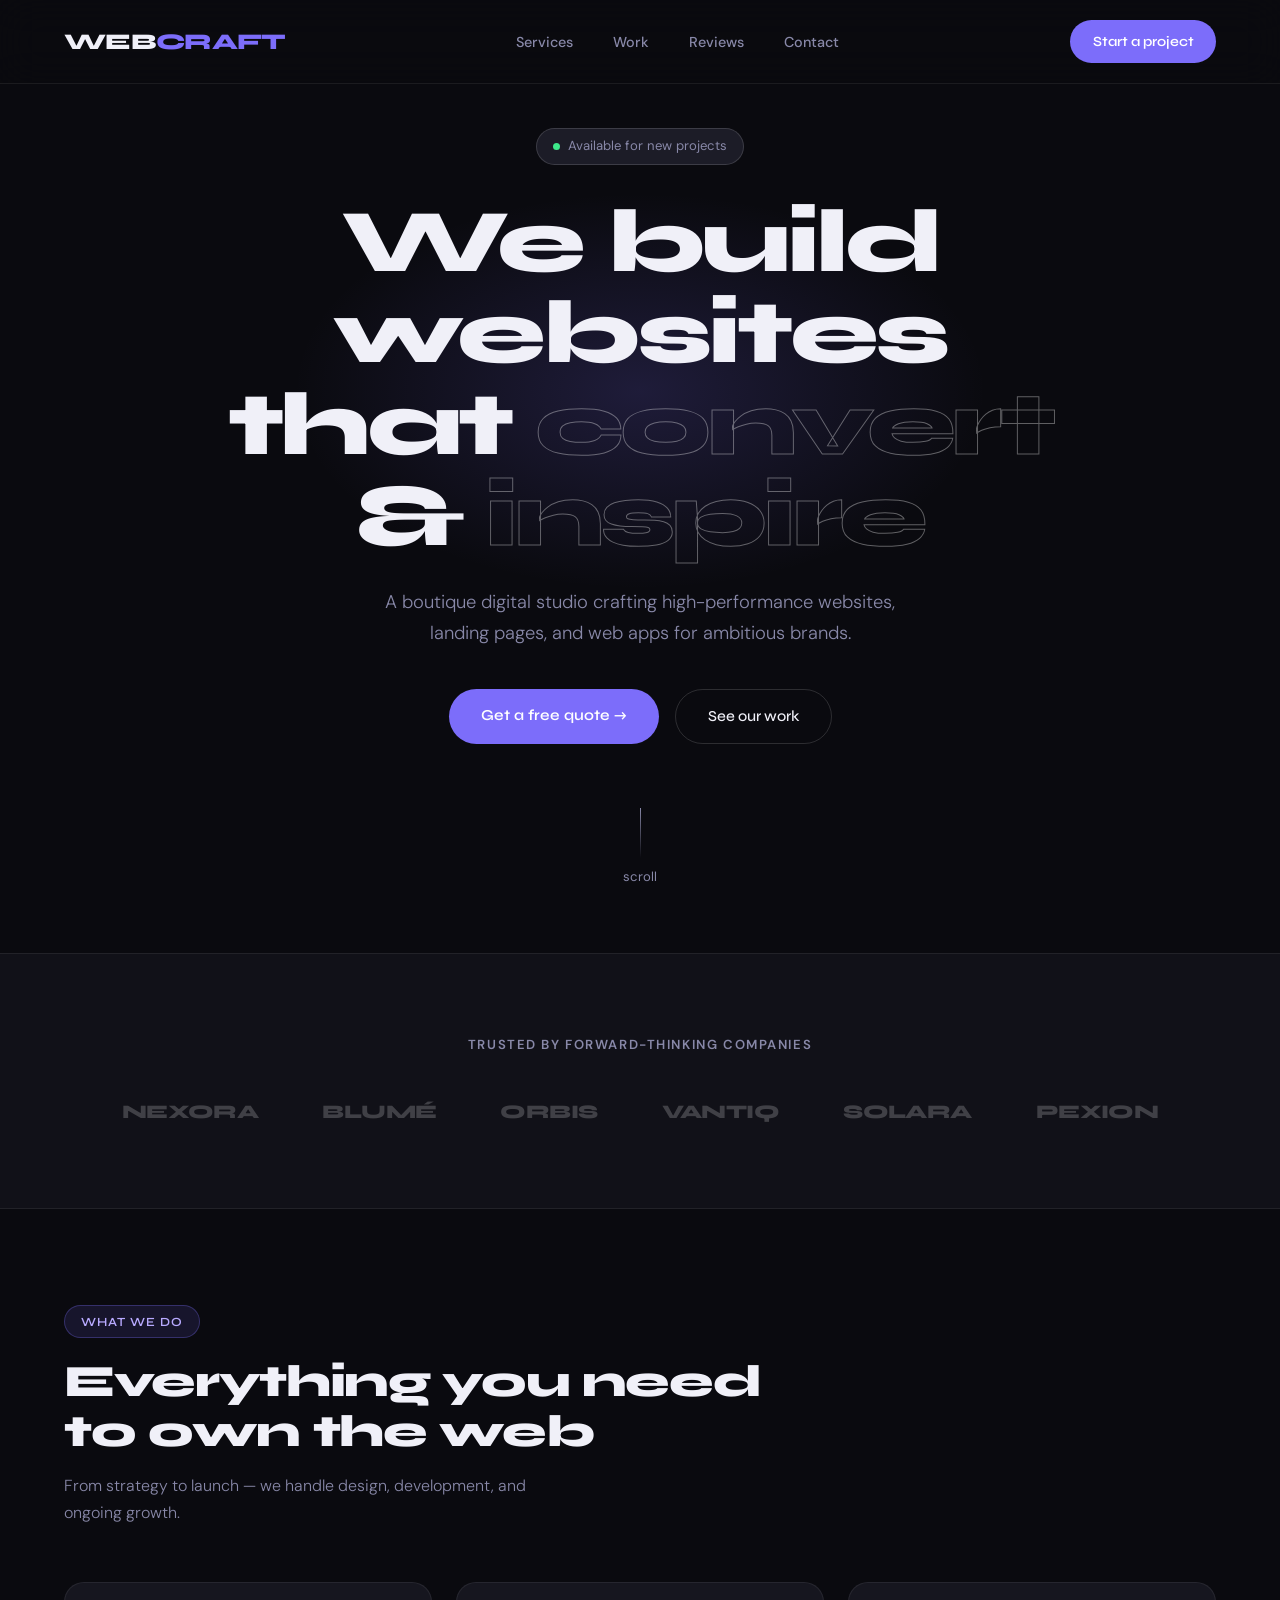
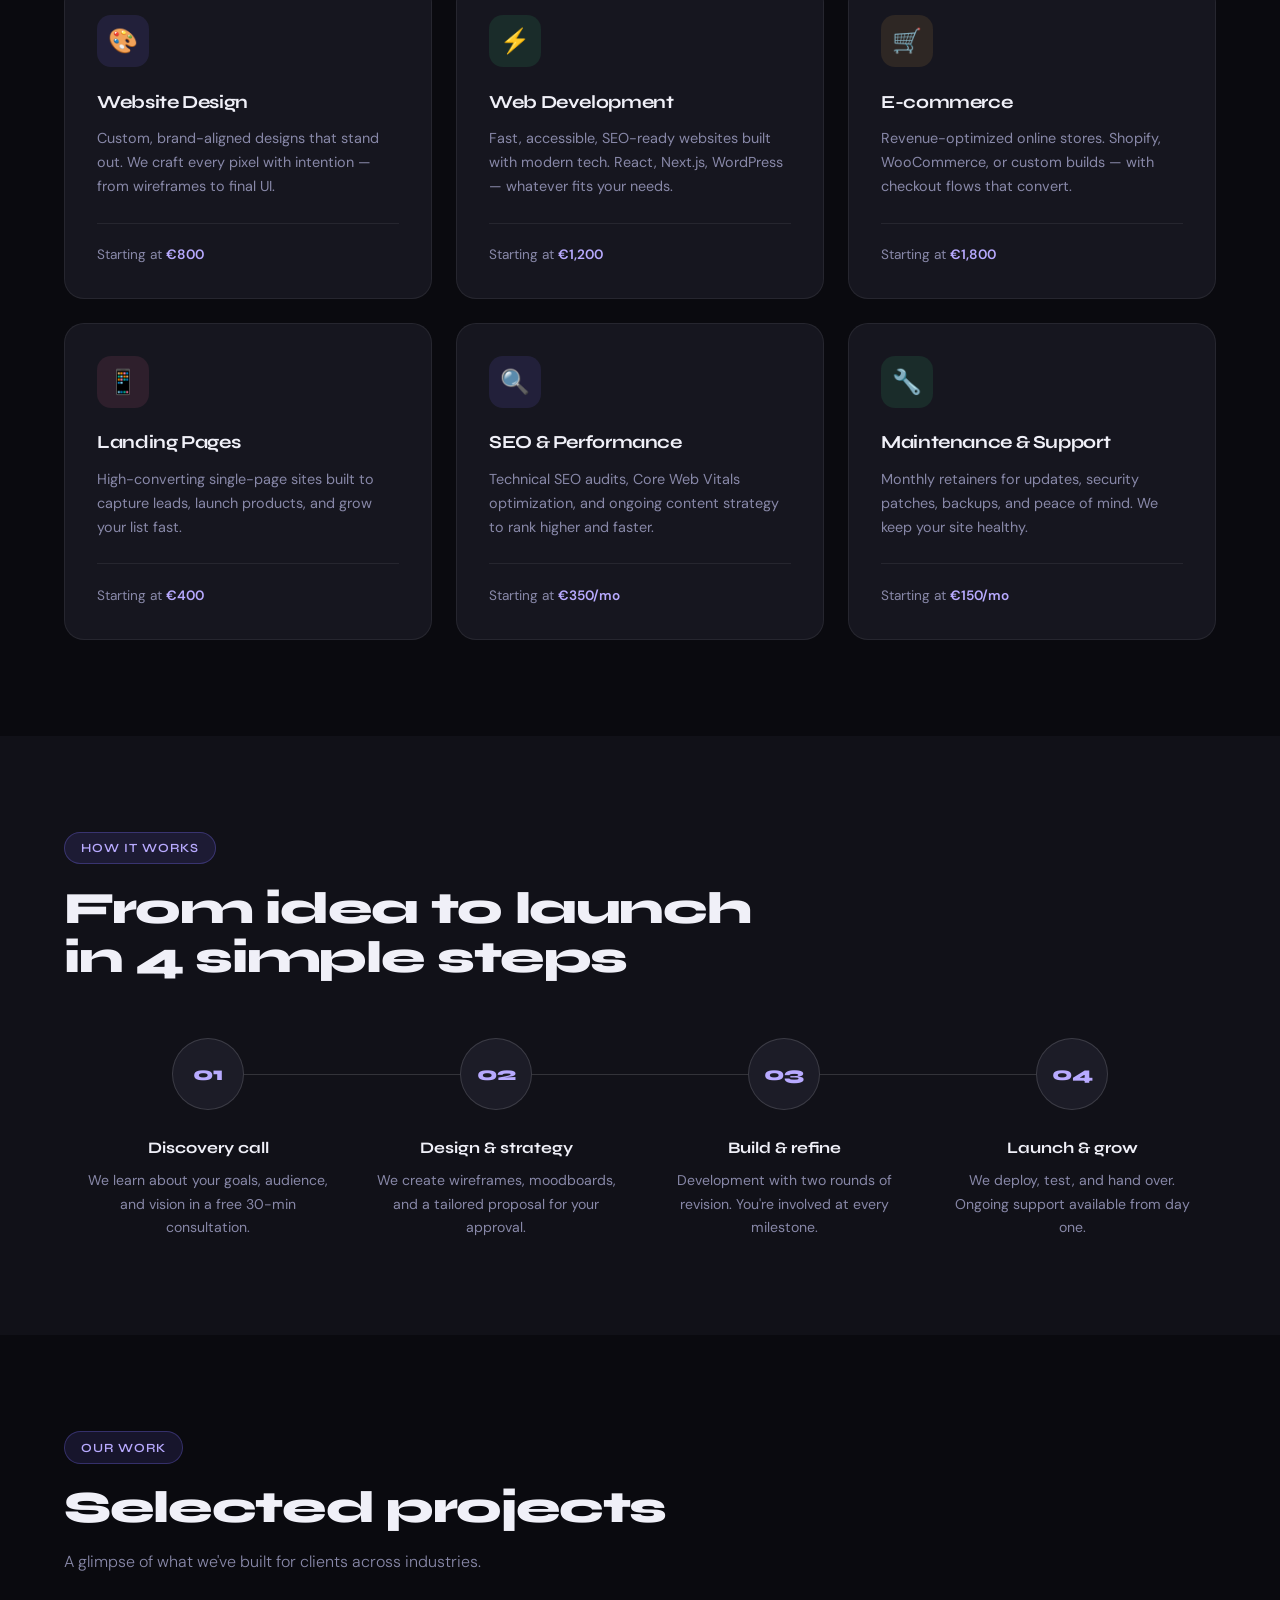
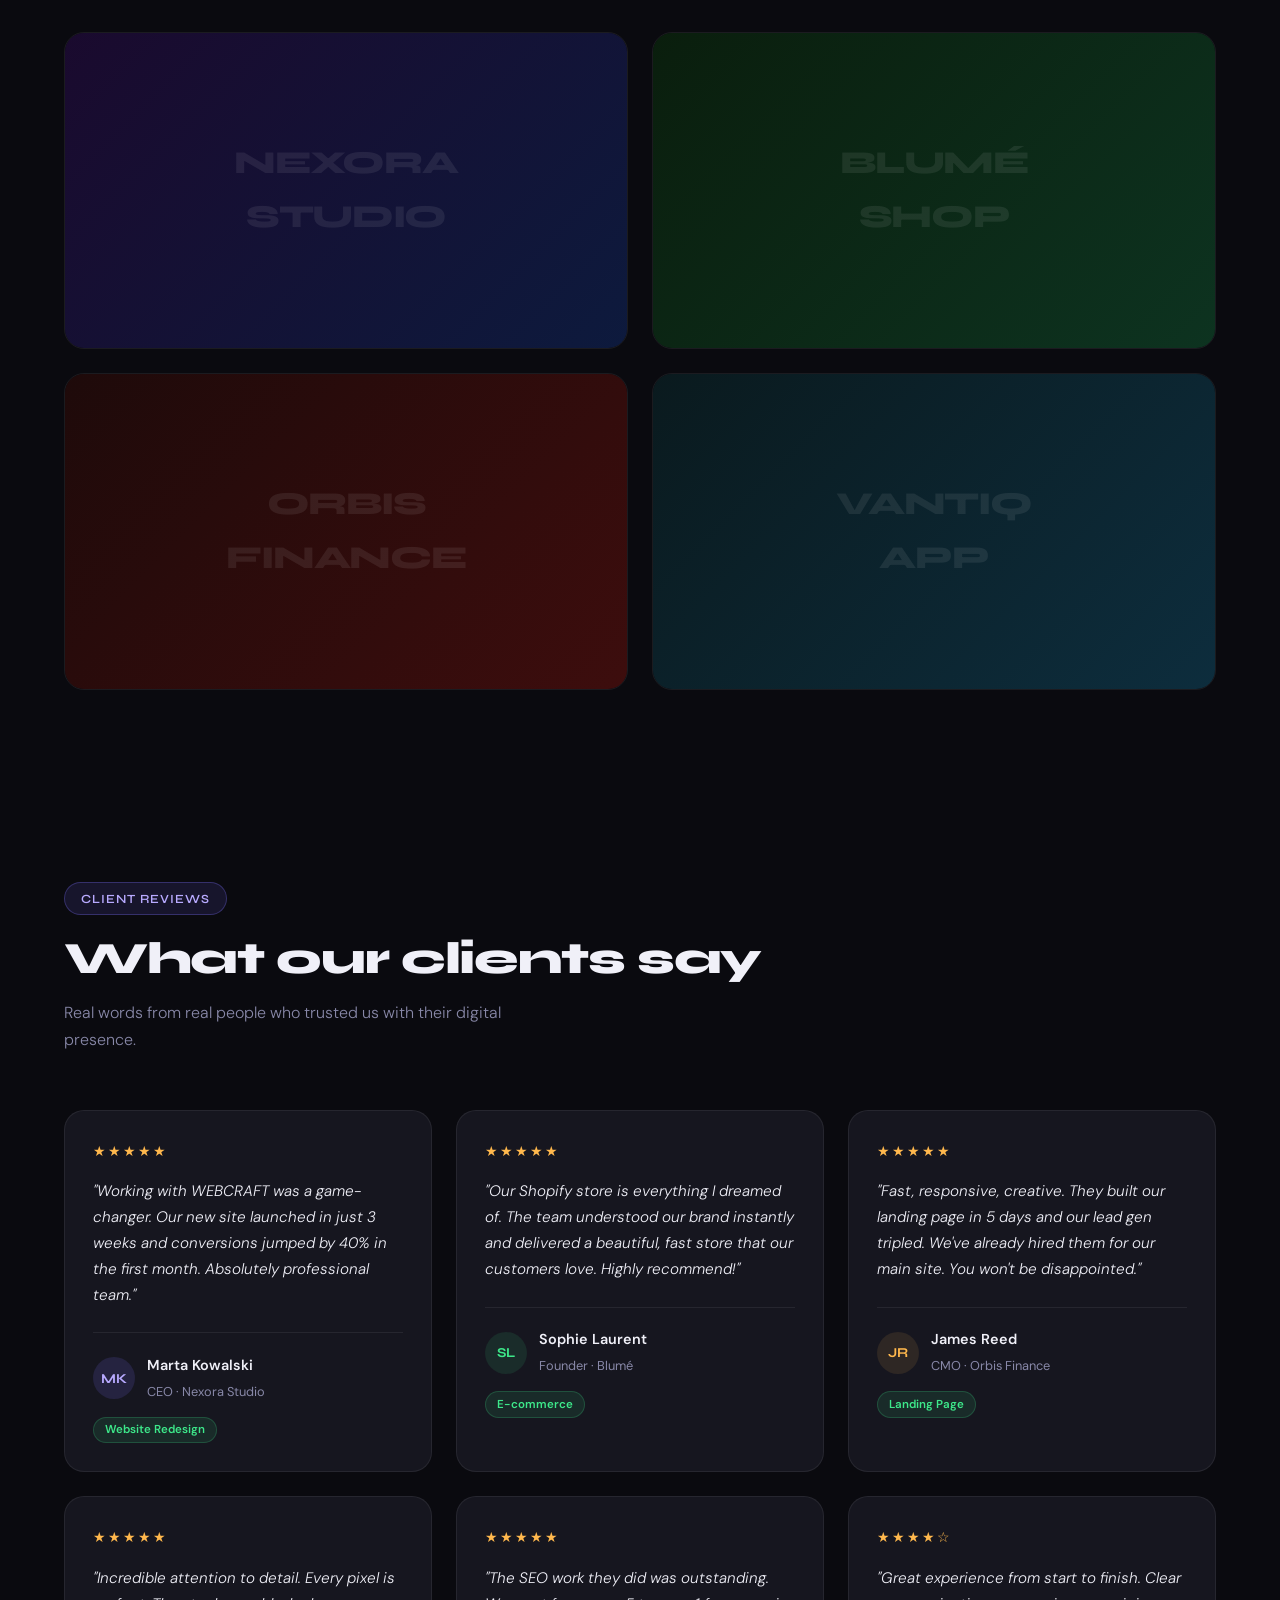
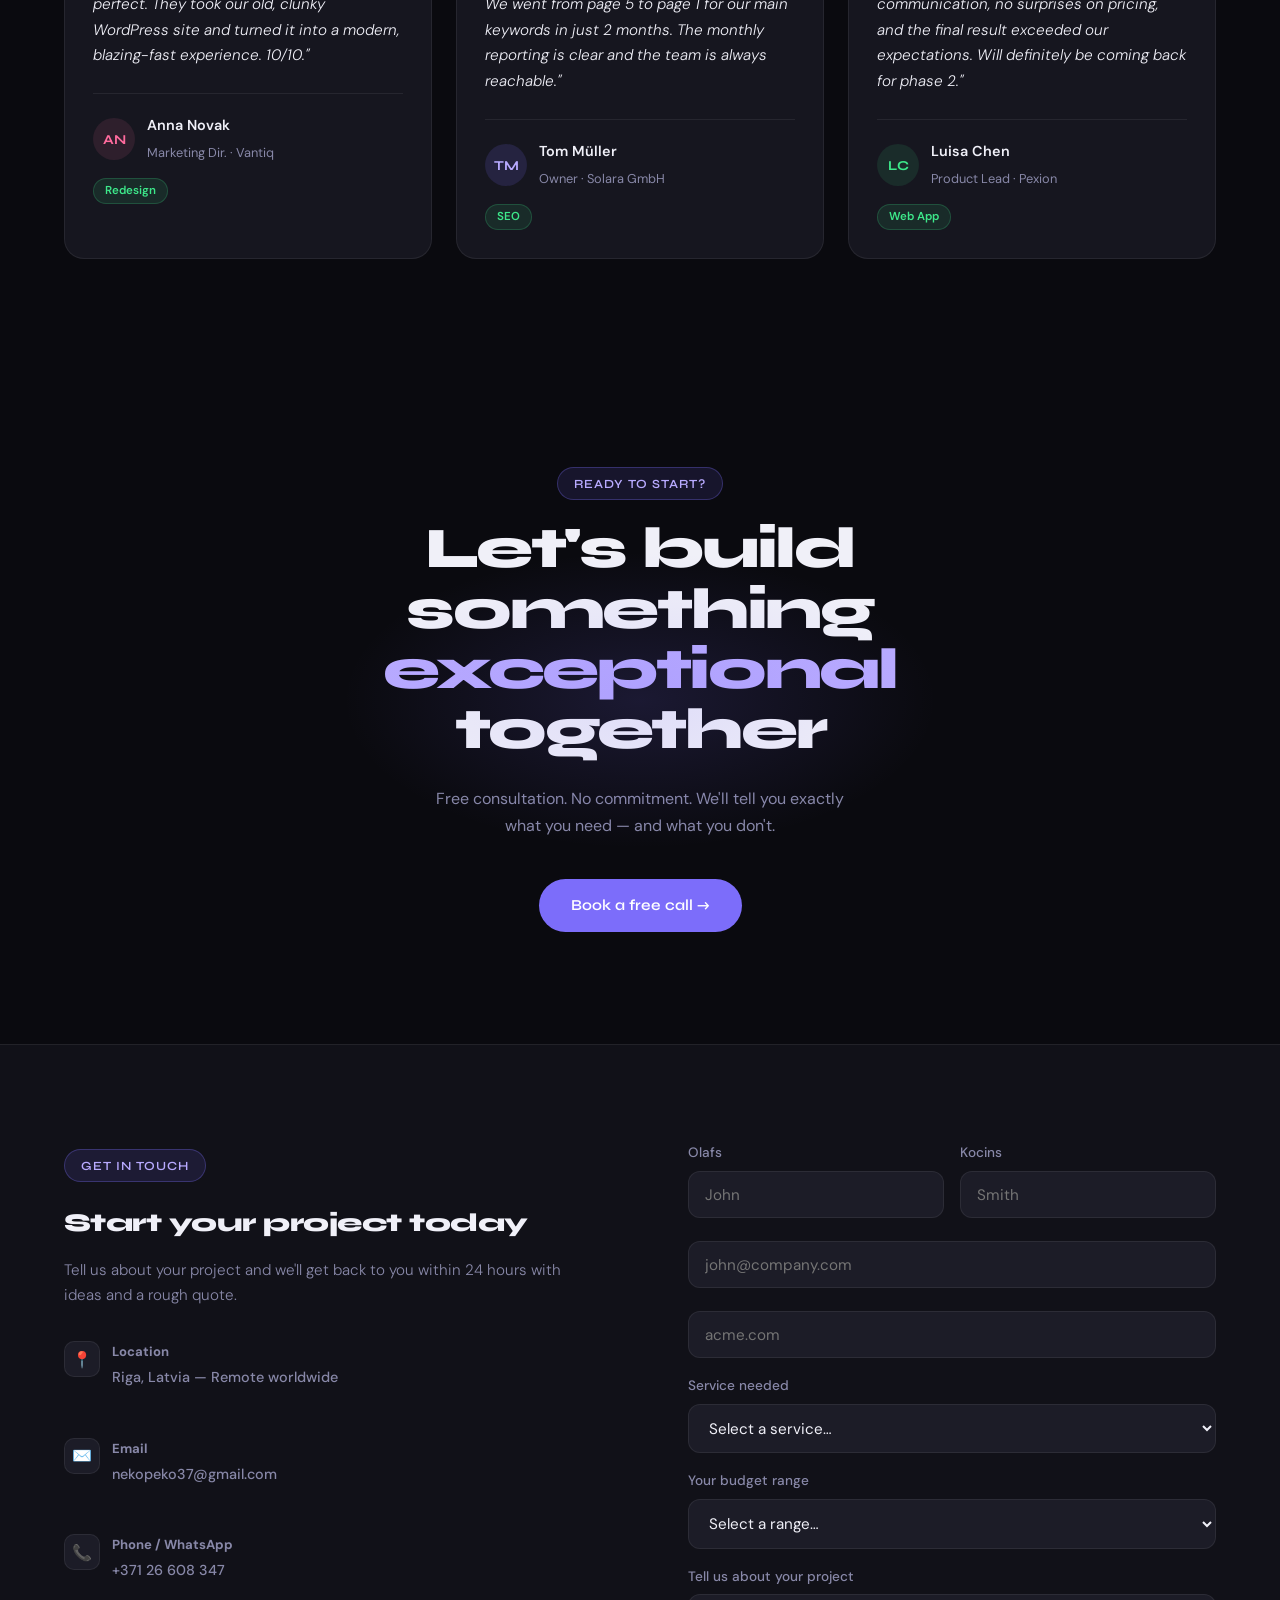
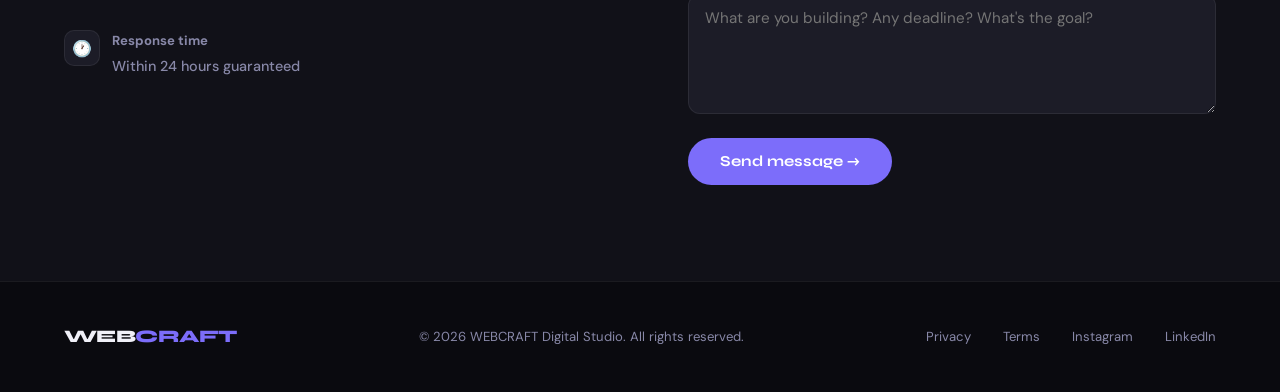
==== index.html @ edf39644 "Rename Busines.html to index.html" ====
<!DOCTYPE html>
<html lang="en">
<head>
   <link rel="stylesheet" href="styless.css">
<meta charset="UTF-8">
<meta name="viewport" content="width=device-width, initial-scale=1.0">
<title>WEBCRAFT — Digital Studio</title>
<link href="https://fonts.googleapis.com/css2?family=Syne:wght@400;500;600;700;800&family=DM+Sans:ital,wght@0,300;0,400;0,500;1,300&display=swap" rel="stylesheet">
</head>
<body>

<!-- NAV -->
<nav>
  <a href="#" class="logo">WEB<span>CRAFT</span></a>
  <ul class="nav-links">
    <li><a href="#services">Services</a></li>
    <li><a href="#work">Work</a></li>
    <li><a href="#reviews">Reviews</a></li>
    <li><a href="#contact">Contact</a></li>
  </ul>
  <a href="#contact" class="nav-cta">Start a project</a>
</nav>

<!-- HERO -->
<div class="hero">
  <div class="hero-glow"></div>

  <div class="hero-badge">
    <span class="dot"></span>
    Available for new projects
  </div>

  <h1 class="fade-in">We build websites<br>that <em>convert</em> &amp; <em>inspire</em></h1>

  <p class="fade-in" style="transition-delay: 0.1s">
    A boutique digital studio crafting high-performance websites, landing pages, and web apps for ambitious brands.
  </p>

  <div class="hero-actions fade-in" style="transition-delay: 0.2s">
    <a href="#contact" class="btn-primary">Get a free quote →</a>
    <a href="#work" class="btn-ghost">See our work</a>
  </div>

  <div class="hero-scroll fade-in" style="transition-delay: 0.4s">
    <div class="scroll-line"></div>
    <span>scroll</span>
  </div>
</div>


<!-- CLIENTS -->
<div class="clients-section">
  <p class="clients-label">Trusted by forward-thinking companies</p>
  <div class="clients-logos">
    <span class="client-logo">NEXORA</span>
    <span class="client-logo">BLUMÉ</span>
    <span class="client-logo">ORBIS</span>
    <span class="client-logo">VANTIQ</span>
    <span class="client-logo">SOLARA</span>
    <span class="client-logo">PEXION</span>
  </div>
</div>

<!-- SERVICES -->
<section id="services">
  <div class="section-tag">What we do</div>
  <h2 class="section-title">Everything you need<br>to own the web</h2>
  <p class="section-sub">From strategy to launch — we handle design, development, and ongoing growth.</p>

  <div class="services-grid">
    <div class="service-card fade-in">
      <div class="service-icon" style="background: rgba(124,109,250,0.12);">🎨</div>
      <h3>Website Design</h3>
      <p>Custom, brand-aligned designs that stand out. We craft every pixel with intention — from wireframes to final UI.</p>
      <div class="service-price">Starting at <strong>€800</strong></div>
    </div>
    <div class="service-card fade-in" style="transition-delay: 0.07s">
      <div class="service-icon" style="background: rgba(61,232,138,0.1);">⚡</div>
      <h3>Web Development</h3>
      <p>Fast, accessible, SEO-ready websites built with modern tech. React, Next.js, WordPress — whatever fits your needs.</p>
      <div class="service-price">Starting at <strong>€1,200</strong></div>
    </div>
    <div class="service-card fade-in" style="transition-delay: 0.14s">
      <div class="service-icon" style="background: rgba(255,184,77,0.1);">🛒</div>
      <h3>E-commerce</h3>
      <p>Revenue-optimized online stores. Shopify, WooCommerce, or custom builds — with checkout flows that convert.</p>
      <div class="service-price">Starting at <strong>€1,800</strong></div>
    </div>
    <div class="service-card fade-in">
      <div class="service-icon" style="background: rgba(255,107,157,0.1);">📱</div>
      <h3>Landing Pages</h3>
      <p>High-converting single-page sites built to capture leads, launch products, and grow your list fast.</p>
      <div class="service-price">Starting at <strong>€400</strong></div>
    </div>
    <div class="service-card fade-in" style="transition-delay: 0.07s">
      <div class="service-icon" style="background: rgba(124,109,250,0.12);">🔍</div>
      <h3>SEO &amp; Performance</h3>
      <p>Technical SEO audits, Core Web Vitals optimization, and ongoing content strategy to rank higher and faster.</p>
      <div class="service-price">Starting at <strong>€350/mo</strong></div>
    </div>
    <div class="service-card fade-in" style="transition-delay: 0.14s">
      <div class="service-icon" style="background: rgba(61,232,138,0.1);">🔧</div>
      <h3>Maintenance &amp; Support</h3>
      <p>Monthly retainers for updates, security patches, backups, and peace of mind. We keep your site healthy.</p>
      <div class="service-price">Starting at <strong>€150/mo</strong></div>
    </div>
  </div>
</section>

<!-- PROCESS -->
<div class="process-section">
  <div class="process-inner">
    <div class="section-tag">How it works</div>
    <h2 class="section-title">From idea to launch<br>in 4 simple steps</h2>
    <div class="process-steps">
      <div class="process-step fade-in">
        <div class="step-num">01</div>
        <h4>Discovery call</h4>
        <p>We learn about your goals, audience, and vision in a free 30-min consultation.</p>
      </div>
      <div class="process-step fade-in" style="transition-delay: 0.1s">
        <div class="step-num">02</div>
        <h4>Design &amp; strategy</h4>
        <p>We create wireframes, moodboards, and a tailored proposal for your approval.</p>
      </div>
      <div class="process-step fade-in" style="transition-delay: 0.2s">
        <div class="step-num">03</div>
        <h4>Build &amp; refine</h4>
        <p>Development with two rounds of revision. You're involved at every milestone.</p>
      </div>
      <div class="process-step fade-in" style="transition-delay: 0.3s">
        <div class="step-num">04</div>
        <h4>Launch &amp; grow</h4>
        <p>We deploy, test, and hand over. Ongoing support available from day one.</p>
      </div>
    </div>
  </div>
</div>

<!-- PORTFOLIO -->
<section id="work">
  <div class="section-tag">Our work</div>
  <h2 class="section-title">Selected projects</h2>
  <p class="section-sub">A glimpse of what we've built for clients across industries.</p>

  <div class="portfolio-grid">
    <div class="portfolio-card fade-in">
      <div class="portfolio-bg" style="background: linear-gradient(135deg, #1a0a2e, #0d1a3d);">
        <div style="font-family: 'Syne', sans-serif; font-size: 2rem; font-weight: 800; color: rgba(255,255,255,0.08); letter-spacing: -0.04em; text-align: center; padding: 1rem;">NEXORA<br>STUDIO</div>
      </div>
      <div class="portfolio-overlay">
        <h4>Nexora Studio</h4>
        <span>Brand site · React · 2025</span>
      </div>
    </div>
    <div class="portfolio-card fade-in" style="transition-delay: 0.1s">
      <div class="portfolio-bg" style="background: linear-gradient(135deg, #0a1e0d, #0d3320);">
        <div style="font-family: 'Syne', sans-serif; font-size: 2rem; font-weight: 800; color: rgba(255,255,255,0.08); letter-spacing: -0.04em; text-align: center; padding: 1rem;">BLUMÉ<br>SHOP</div>
      </div>
      <div class="portfolio-overlay">
        <h4>Blumé Shop</h4>
        
      </div>
    </div>
    <div class="portfolio-card fade-in">
      <div class="portfolio-bg" style="background: linear-gradient(135deg, #1e0a0a, #3d0d0d);">
        <div style="font-family: 'Syne', sans-serif; font-size: 2rem; font-weight: 800; color: rgba(255,255,255,0.08); letter-spacing: -0.04em; text-align: center; padding: 1rem;">ORBIS<br>FINANCE</div>
      </div>
      <div class="portfolio-overlay">
        <h4>Orbis Finance</h4>
       
      </div>
    </div>
    <div class="portfolio-card fade-in" style="transition-delay: 0.1s">
      <div class="portfolio-bg" style="background: linear-gradient(135deg, #0a1a1e, #0d2d3d);">
        <div style="font-family: 'Syne', sans-serif; font-size: 2rem; font-weight: 800; color: rgba(255,255,255,0.08); letter-spacing: -0.04em; text-align: center; padding: 1rem;">VANTIQ<br>APP</div>
      </div>
      <div class="portfolio-overlay">
        <h4>Vantiq App</h4>
        
      </div>
    </div>
  </div>
</section>

<!-- REVIEWS -->
<section id="reviews">
  <div class="section-tag">Client reviews</div>
  <h2 class="section-title">What our clients say</h2>
  <p class="section-sub">Real words from real people who trusted us with their digital presence.</p>

  <div class="reviews-grid">
    <div class="review-card fade-in">
      <div class="stars">★★★★★</div>
      <p class="review-text">"Working with WEBCRAFT was a game-changer. Our new site launched in just 3 weeks and conversions jumped by 40% in the first month. Absolutely professional team."</p>
      <div class="reviewer">
        <div class="avatar" style="background: rgba(124,109,250,0.15); color: var(--accent2);">MK</div>
        <div class="reviewer-info">
          <h5>Marta Kowalski</h5>
          <span>CEO · Nexora Studio</span>
        </div>
      </div>
      <span class="review-tag">Website Redesign</span>
    </div>

    <div class="review-card fade-in" style="transition-delay: 0.08s">
      <div class="stars">★★★★★</div>
      <p class="review-text">"Our Shopify store is everything I dreamed of. The team understood our brand instantly and delivered a beautiful, fast store that our customers love. Highly recommend!"</p>
      <div class="reviewer">
        <div class="avatar" style="background: rgba(61,232,138,0.1); color: var(--green);">SL</div>
        <div class="reviewer-info">
          <h5>Sophie Laurent</h5>
          <span>Founder · Blumé</span>
        </div>
      </div>
      <span class="review-tag">E-commerce</span>
    </div>

    <div class="review-card fade-in" style="transition-delay: 0.16s">
      <div class="stars">★★★★★</div>
      <p class="review-text">"Fast, responsive, creative. They built our landing page in 5 days and our lead gen tripled. We've already hired them for our main site. You won't be disappointed."</p>
      <div class="reviewer">
        <div class="avatar" style="background: rgba(255,184,77,0.1); color: var(--amber);">JR</div>
        <div class="reviewer-info">
          <h5>James Reed</h5>
          <span>CMO · Orbis Finance</span>
        </div>
      </div>
      <span class="review-tag">Landing Page</span>
    </div>

    <div class="review-card fade-in">
      <div class="stars">★★★★★</div>
      <p class="review-text">"Incredible attention to detail. Every pixel is perfect. They took our old, clunky WordPress site and turned it into a modern, blazing-fast experience. 10/10."</p>
      <div class="reviewer">
        <div class="avatar" style="background: rgba(255,107,157,0.1); color: var(--pink);">AN</div>
        <div class="reviewer-info">
          <h5>Anna Novak</h5>
          <span>Marketing Dir. · Vantiq</span>
        </div>
      </div>
      <span class="review-tag">Redesign</span>
    </div>

    <div class="review-card fade-in" style="transition-delay: 0.08s">
      <div class="stars">★★★★★</div>
      <p class="review-text">"The SEO work they did was outstanding. We went from page 5 to page 1 for our main keywords in just 2 months. The monthly reporting is clear and the team is always reachable."</p>
      <div class="reviewer">
        <div class="avatar" style="background: rgba(124,109,250,0.15); color: var(--accent2);">TM</div>
        <div class="reviewer-info">
          <h5>Tom Müller</h5>
          <span>Owner · Solara GmbH</span>
        </div>
      </div>
      <span class="review-tag">SEO</span>
    </div>

    <div class="review-card fade-in" style="transition-delay: 0.16s">
      <div class="stars">★★★★☆</div>
      <p class="review-text">"Great experience from start to finish. Clear communication, no surprises on pricing, and the final result exceeded our expectations. Will definitely be coming back for phase 2."</p>
      <div class="reviewer">
        <div class="avatar" style="background: rgba(61,232,138,0.1); color: var(--green);">LC</div>
        <div class="reviewer-info">
          <h5>Luisa Chen</h5>
          <span>Product Lead · Pexion</span>
        </div>
      </div>
      <span class="review-tag">Web App</span>
    </div>
  </div>
</section>

<!-- CTA -->
<div class="cta-section">
  <div class="cta-glow"></div>
  <div class="section-tag">Ready to start?</div>
  <h2 class="section-title">Let's build something<br><em style="font-style: normal; color: var(--accent2);">exceptional</em> together</h2>
  <p>Free consultation. No commitment. We'll tell you exactly what you need — and what you don't.</p>
  <div class="cta-actions">
    <a href="#contact" class="btn-primary">Book a free call →</a>
  </div>
</div>

<!-- CONTACT -->
<div class="contact-section" id="contact">
  <div class="contact-inner">
    <div class="contact-info">
      <div class="section-tag">Get in touch</div>
      <h3>Start your project today</h3>
      <p>Tell us about your project and we'll get back to you within 24 hours with ideas and a rough quote.</p>

      <div class="contact-details">
        <div class="contact-detail">
          <div class="detail-icon">📍</div>
          <div class="detail-text">
            <h5>Location</h5>
            <p>Riga, Latvia — Remote worldwide</p>
          </div>
        </div>
        <div class="contact-detail">
          <div class="detail-icon">✉️</div>
          <div class="detail-text">
            <h5>Email</h5>
            <p>nekopeko37@gmail.com</p>
          </div>
        </div>
        <div class="contact-detail">
          <div class="detail-icon">📞</div>
          <div class="detail-text">
            <h5>Phone / WhatsApp</h5>
            <p>+371 26 608 347</p>
          </div>
        </div>
        <div class="contact-detail">
          <div class="detail-icon">🕐</div>
          <div class="detail-text">
            <h5>Response time</h5>
            <p>Within 24 hours guaranteed</p>
          </div>
        </div>
      </div>
    </div>

    <form class="contact-form" onsubmit="handleSubmit(event)">
      <div class="form-row">
        <div class="form-group">
          <label>Olafs</label>
          <input type="text" placeholder="John">
        </div>
        <div class="form-group">
          <label>Kocins</label>
          <input type="text" placeholder="Smith">
        </div>
      </div>
      <div class="form-group">
        <label></label>
        <input type="email" placeholder="john@company.com">
      </div>
      <div class="form-group">
        <label></label>
        <input type="text" placeholder="acme.com">
      </div>
      <div class="form-group">
        <label>Service needed</label>
        <select>
          <option value="">Select a service…</option>
          <option>Website Design</option>
          <option>Web Development</option>
          <option>E-commerce Store</option>
          <option>Landing Page</option>
          <option>SEO &amp; Performance</option>
          <option>Maintenance &amp; Support</option>
          <option>Other / Not sure</option>
        </select>
      </div>
      <div class="form-group">
        <label>Your budget range</label>
        <select>
          <option value="">Select a range…</option>
          <option>Under €500</option>
          <option>€500 – €1,500</option>
          <option>€1,500 – €3,000</option>
          <option>€3,000 – €6,000</option>
          <option>€6,000+</option>
        </select>
      </div>
      <div class="form-group">
        <label>Tell us about your project</label>
        <textarea placeholder="What are you building? Any deadline? What's the goal?"></textarea>
      </div>
      <button type="submit" class="submit-btn" id="submitBtn">Send message →</button>
    </form>
  </div>
</div>

<!-- FOOTER -->
<footer>
  <a href="#" class="logo">WEB<span>CRAFT</span></a>
  <p>© 2026 WEBCRAFT Digital Studio. All rights reserved.</p>
  <div class="footer-links">
    <a href="#">Privacy</a>
    <a href="#">Terms</a>
    <a href="#">Instagram</a>
    <a href="#">LinkedIn</a>
  </div>
</footer>

<script>
  // Intersection observer for fade-in
  const obs = new IntersectionObserver((entries) => {
    entries.forEach(e => { if (e.isIntersecting) { e.target.classList.add('visible'); } });
  }, { threshold: 0.1 });

  document.querySelectorAll('.fade-in').forEach(el => obs.observe(el));

  // Trigger hero elements immediately
  setTimeout(() => {
    document.querySelectorAll('.hero .fade-in').forEach((el, i) => {
      setTimeout(() => el.classList.add('visible'), i * 120);
    });
  }, 100);

  // Form submit
  function handleSubmit(e) {
    e.preventDefault();
    const btn = document.getElementById('submitBtn');
    btn.textContent = 'Message sent! ✓';
    btn.style.background = '#3de88a';
    btn.style.color = '#0a0a0f';
    setTimeout(() => {
      btn.textContent = 'Send message →';
      btn.style.background = '';
      btn.style.color = '';
    }, 3500);
  }

  // Smooth count-up for stats
  function countUp(el, target, suffix) {
    let current = 0;
    const isFloat = target % 1 !== 0;
    const step = target / 60;
    const timer = setInterval(() => {
      current = Math.min(current + step, target);
      el.textContent = (isFloat ? current.toFixed(1) : Math.floor(current)) + suffix;
      if (current >= target) clearInterval(timer);
    }, 16);
  }

  const statsObs = new IntersectionObserver((entries) => {
    entries.forEach(e => {
      if (e.isIntersecting) {
        const nums = e.target.querySelectorAll('.stat-number');
        const data = [
          { val: 120, suffix: '+' },
          { val: 98, suffix: '%' },
          { val: 6, suffix: 'yr' },
          { val: 4.9, suffix: '★' }
        ];
        nums.forEach((n, i) => { if (data[i]) countUp(n, data[i].val, data[i].suffix); });
        statsObs.disconnect();
      }
    });
  }, { threshold: 0.3 });

  const statsEl = document.querySelector('.stats');
  if (statsEl) statsObs.observe(statsEl);
</script>

</body>
</html>
---- styless.css ----
*, *::before, *::after { margin: 0; padding: 0; box-sizing: border-box; }

  :root {
    --bg: #0a0a0f;
    --bg2: #111118;
    --bg3: #16161f;
    --surface: #1c1c27;
    --border: rgba(255,255,255,0.07);
    --border2: rgba(255,255,255,0.14);
    --text: #f0f0f8;
    --muted: #8888a8;
    --accent: #7c6dfa;
    --accent2: #b8aaff;
    --green: #3de88a;
    --pink: #ff6b9d;
    --amber: #ffb84d;
    --card-rad: 20px;
  }

  html { scroll-behavior: smooth; }

  body {
    background: var(--bg);
    color: var(--text);
    font-family: 'DM Sans', sans-serif;
    font-size: 16px;
    line-height: 1.7;
    overflow-x: hidden;
  }

  h1, h2, h3, h4, .syne { font-family: 'Syne', sans-serif; }

  /* ── NAV ── */
  nav {
    position: fixed; top: 0; left: 0; right: 0; z-index: 100;
    display: flex; align-items: center; justify-content: space-between;
    padding: 1.25rem 4rem;
    background: rgba(10,10,15,0.7);
    backdrop-filter: blur(20px);
    border-bottom: 1px solid var(--border);
  }

  .logo {
    font-family: 'Syne', sans-serif;
    font-size: 1.4rem; font-weight: 800;
    letter-spacing: -0.03em;
    color: var(--text);
    text-decoration: none;
  }

  .logo span { color: var(--accent); }

  .nav-links { display: flex; gap: 2.5rem; list-style: none; }
  .nav-links a {
    color: var(--muted); font-size: 0.9rem; text-decoration: none;
    transition: color 0.2s; font-weight: 500;
  }
  .nav-links a:hover { color: var(--text); }

  .nav-cta {
    background: var(--accent);
    color: #fff;
    padding: 0.6rem 1.4rem;
    border-radius: 50px;
    font-size: 0.88rem;
    font-weight: 600;
    text-decoration: none;
    transition: opacity 0.2s, transform 0.2s;
    font-family: 'Syne', sans-serif;
  }
  .nav-cta:hover { opacity: 0.85; transform: translateY(-1px); }

  /* ── HERO ── */
  .hero {
    min-height: 100vh;
    display: flex; flex-direction: column; align-items: center; justify-content: center;
    padding: 8rem 2rem 4rem;
    position: relative;
    text-align: center;
    overflow: hidden;
  }

  .hero-glow {
    position: absolute; top: 20%; left: 50%; transform: translateX(-50%);
    width: 700px; height: 400px;
    background: radial-gradient(ellipse, rgba(124,109,250,0.18) 0%, transparent 70%);
    pointer-events: none;
  }

  .hero-badge {
    display: inline-flex; align-items: center; gap: 8px;
    background: var(--surface);
    border: 1px solid var(--border2);
    border-radius: 50px;
    padding: 0.4rem 1rem;
    font-size: 0.82rem; color: var(--muted);
    margin-bottom: 2rem;
  }
  .hero-badge .dot {
    width: 7px; height: 7px; border-radius: 50%;
    background: var(--green);
    animation: pulse 2s infinite;
  }
  @keyframes pulse {
    0%, 100% { opacity: 1; } 50% { opacity: 0.4; }
  }

  .hero h1 {
    font-size: clamp(3rem, 7vw, 6rem);
    font-weight: 800;
    line-height: 1.02;
    letter-spacing: -0.04em;
    max-width: 900px;
    margin-bottom: 1.5rem;
  }

  .hero h1 em {
    font-style: normal;
    color: transparent;
    -webkit-text-stroke: 1px rgba(255,255,255,0.35);
  }

  .hero p {
    font-size: 1.15rem; color: var(--muted);
    max-width: 520px; margin: 0 auto 2.5rem;
    font-weight: 300;
  }

  .hero-actions { display: flex; gap: 1rem; justify-content: center; flex-wrap: wrap; }

  .btn-primary {
    background: var(--accent);
    color: #fff;
    padding: 0.85rem 2rem;
    border-radius: 50px;
    font-size: 0.95rem; font-weight: 600;
    text-decoration: none; font-family: 'Syne', sans-serif;
    transition: transform 0.2s, opacity 0.2s;
  }
  .btn-primary:hover { transform: translateY(-2px); opacity: 0.9; }

  .btn-ghost {
    border: 1px solid var(--border2);
    color: var(--text);
    padding: 0.85rem 2rem;
    border-radius: 50px;
    font-size: 0.95rem; font-weight: 500;
    text-decoration: none; font-family: 'Syne', sans-serif;
    transition: border-color 0.2s, background 0.2s;
  }
  .btn-ghost:hover { border-color: var(--accent); background: rgba(124,109,250,0.07); }

  .hero-scroll {
    margin-top: 4rem; color: var(--muted); font-size: 0.82rem;
    display: flex; flex-direction: column; align-items: center; gap: 8px;
  }
  .scroll-line {
    width: 1px; height: 50px;
    background: linear-gradient(to bottom, var(--muted), transparent);
  }

  /* ── STATS ── */
  .stats {
    padding: 5rem 4rem;
    border-top: 1px solid var(--border);
    border-bottom: 1px solid var(--border);
    display: grid;
    grid-template-columns: repeat(4, 1fr);
    gap: 2rem;
    background: var(--bg2);
  }

  .stat-item { text-align: center; padding: 2rem 1rem; }
  .stat-number {
    font-family: 'Syne', sans-serif;
    font-size: 3.5rem; font-weight: 800;
    letter-spacing: -0.04em;
    background: linear-gradient(135deg, #fff, var(--accent2));
    -webkit-background-clip: text; -webkit-text-fill-color: transparent;
    background-clip: text;
    line-height: 1;
    margin-bottom: 0.4rem;
  }
  .stat-label { color: var(--muted); font-size: 0.9rem; }

  /* ── SECTION COMMON ── */
  section { padding: 6rem 4rem; max-width: 1280px; margin: 0 auto; }

  .section-tag {
    display: inline-block;
    background: rgba(124,109,250,0.12);
    color: var(--accent2);
    border: 1px solid rgba(124,109,250,0.3);
    border-radius: 50px;
    padding: 0.3rem 1rem;
    font-size: 0.78rem; font-weight: 600;
    letter-spacing: 0.08em; text-transform: uppercase;
    margin-bottom: 1.2rem; font-family: 'Syne', sans-serif;
  }

  .section-title {
    font-size: clamp(1.8rem, 3.5vw, 3rem);
    font-weight: 800; letter-spacing: -0.03em;
    line-height: 1.1; margin-bottom: 1rem;
  }

  .section-sub { color: var(--muted); font-size: 1rem; max-width: 480px; font-weight: 300; }

  /* ── SERVICES ── */
  .services-grid {
    display: grid;
    grid-template-columns: repeat(3, 1fr);
    gap: 1.5rem;
    margin-top: 3.5rem;
  }

  .service-card {
    background: var(--bg3);
    border: 1px solid var(--border);
    border-radius: var(--card-rad);
    padding: 2rem;
    transition: border-color 0.3s, transform 0.3s;
    cursor: pointer;
    position: relative;
    overflow: hidden;
  }

  .service-card::before {
    content: '';
    position: absolute; inset: 0;
    background: radial-gradient(circle at 0% 0%, rgba(124,109,250,0.06), transparent 60%);
    opacity: 0; transition: opacity 0.3s;
  }

  .service-card:hover {
    border-color: rgba(124,109,250,0.4);
    transform: translateY(-4px);
  }
  .service-card:hover::before { opacity: 1; }

  .service-icon {
    width: 52px; height: 52px;
    border-radius: 14px;
    display: flex; align-items: center; justify-content: center;
    font-size: 1.5rem;
    margin-bottom: 1.2rem;
  }

  .service-card h3 {
    font-size: 1.15rem; font-weight: 700;
    margin-bottom: 0.6rem; letter-spacing: -0.02em;
  }

  .service-card p { color: var(--muted); font-size: 0.9rem; line-height: 1.65; }

  .service-price {
    margin-top: 1.5rem; padding-top: 1.2rem;
    border-top: 1px solid var(--border);
    font-size: 0.85rem; color: var(--muted);
  }
  .service-price strong { color: var(--accent2); font-weight: 600; }

  /* ── PROCESS ── */
  .process-section { background: var(--bg2); padding: 6rem 0; }
  .process-inner { max-width: 1280px; margin: 0 auto; padding: 0 4rem; }

  .process-steps {
    display: grid; grid-template-columns: repeat(4, 1fr);
    gap: 0; margin-top: 3.5rem;
    position: relative;
  }

  .process-steps::before {
    content: '';
    position: absolute; top: 36px; left: 12%; right: 12%;
    height: 1px; background: var(--border2);
  }

  .process-step { text-align: center; padding: 0 1.5rem; }

  .step-num {
    width: 72px; height: 72px; border-radius: 50%;
    background: var(--surface);
    border: 1px solid var(--border2);
    display: flex; align-items: center; justify-content: center;
    font-family: 'Syne', sans-serif;
    font-size: 1.2rem; font-weight: 800;
    color: var(--accent2);
    margin: 0 auto 1.5rem;
    position: relative; z-index: 1;
  }

  .process-step h4 { font-size: 1rem; font-weight: 700; margin-bottom: 0.5rem; }
  .process-step p { font-size: 0.88rem; color: var(--muted); line-height: 1.65; }

  /* ── REVIEWS ── */
  .reviews-grid {
    display: grid;
    grid-template-columns: repeat(3, 1fr);
    gap: 1.5rem;
    margin-top: 3.5rem;
  }

  .review-card {
    background: var(--bg3);
    border: 1px solid var(--border);
    border-radius: var(--card-rad);
    padding: 1.75rem;
    transition: border-color 0.3s;
  }

  .review-card:hover { border-color: var(--border2); }

  .stars { color: var(--amber); font-size: 0.9rem; margin-bottom: 1rem; letter-spacing: 2px; }

  .review-text {
    color: var(--text); font-size: 0.95rem;
    line-height: 1.7; margin-bottom: 1.5rem;
    font-weight: 300; font-style: italic;
  }

  .reviewer {
    display: flex; align-items: center; gap: 12px;
    padding-top: 1.2rem; border-top: 1px solid var(--border);
  }

  .avatar {
    width: 42px; height: 42px; border-radius: 50%;
    display: flex; align-items: center; justify-content: center;
    font-family: 'Syne', sans-serif;
    font-size: 0.85rem; font-weight: 700;
    flex-shrink: 0;
  }

  .reviewer-info h5 { font-size: 0.9rem; font-weight: 600; }
  .reviewer-info span { font-size: 0.8rem; color: var(--muted); }

  .review-tag {
    margin-top: 0.8rem; display: inline-block;
    background: rgba(61,232,138,0.1);
    color: var(--green);
    border: 1px solid rgba(61,232,138,0.2);
    border-radius: 50px;
    padding: 0.15rem 0.7rem;
    font-size: 0.72rem; font-weight: 600;
  }

  /* ── CLIENTS ── */
  .clients-section {
    text-align: center;
    padding: 5rem 4rem;
    background: var(--bg2);
    border-top: 1px solid var(--border);
    border-bottom: 1px solid var(--border);
  }

  .clients-label {
    font-size: 0.82rem; color: var(--muted); text-transform: uppercase;
    letter-spacing: 0.12em; margin-bottom: 2.5rem; font-weight: 600;
  }

  .clients-logos {
    display: flex; align-items: center; justify-content: center;
    gap: 4rem; flex-wrap: wrap;
  }

  .client-logo {
    font-family: 'Syne', sans-serif;
    font-size: 1.2rem; font-weight: 800;
    color: rgba(255,255,255,0.2);
    letter-spacing: -0.03em;
    transition: color 0.3s;
    cursor: pointer; user-select: none;
  }
  .client-logo:hover { color: rgba(255,255,255,0.6); }

  /* ── PORTFOLIO ── */
  .portfolio-grid {
    display: grid;
    grid-template-columns: repeat(2, 1fr);
    gap: 1.5rem;
    margin-top: 3.5rem;
  }

  .portfolio-card {
    border-radius: var(--card-rad);
    overflow: hidden;
    border: 1px solid var(--border);
    position: relative;
    aspect-ratio: 16/9;
    cursor: pointer;
  }

  .portfolio-bg {
    position: absolute; inset: 0;
    display: flex; align-items: center; justify-content: center;
  }

  .portfolio-overlay {
    position: absolute; inset: 0;
    background: rgba(0,0,0,0.6);
    display: flex; flex-direction: column;
    align-items: flex-start; justify-content: flex-end;
    padding: 1.5rem;
    opacity: 0; transition: opacity 0.3s;
  }
  .portfolio-card:hover .portfolio-overlay { opacity: 1; }

  .portfolio-overlay h4 { font-size: 1.1rem; font-weight: 700; margin-bottom: 0.3rem; }
  .portfolio-overlay span { font-size: 0.82rem; color: var(--muted); }

  /* ── CTA ── */
  .cta-section {
    padding: 7rem 4rem;
    text-align: center;
    position: relative;
    overflow: hidden;
  }

  .cta-glow {
    position: absolute; top: 50%; left: 50%; transform: translate(-50%, -50%);
    width: 600px; height: 300px;
    background: radial-gradient(ellipse, rgba(124,109,250,0.15), transparent 70%);
    pointer-events: none;
  }

  .cta-section h2 {
    font-size: clamp(2rem, 4.5vw, 4rem);
    font-weight: 800; letter-spacing: -0.04em;
    max-width: 700px; margin: 0 auto 1.5rem;
    line-height: 1.05;
  }

  .cta-section p { color: var(--muted); margin-bottom: 2.5rem; max-width: 420px; margin-left: auto; margin-right: auto; }

  .cta-actions { display: flex; gap: 1rem; justify-content: center; flex-wrap: wrap; }

  /* ── CONTACT FORM ── */
  .contact-section {
    padding: 6rem 4rem;
    background: var(--bg2);
    border-top: 1px solid var(--border);
  }
  .contact-inner {
    max-width: 1280px; margin: 0 auto;
    display: grid; grid-template-columns: 1fr 1fr; gap: 6rem;
    align-items: start;
  }

  .contact-form { display: flex; flex-direction: column; gap: 1rem; }

  .form-group { display: flex; flex-direction: column; gap: 0.4rem; }
  .form-group label { font-size: 0.85rem; color: var(--muted); font-weight: 500; }

  .form-group input,
  .form-group textarea,
  .form-group select {
    background: var(--surface);
    border: 1px solid var(--border);
    border-radius: 12px;
    padding: 0.8rem 1rem;
    color: var(--text);
    font-family: 'DM Sans', sans-serif;
    font-size: 0.95rem;
    transition: border-color 0.2s;
    outline: none;
  }

  .form-group input:focus,
  .form-group textarea:focus,
  .form-group select:focus { border-color: var(--accent); }

  .form-group select option { background: var(--bg2); }
  .form-group textarea { resize: vertical; min-height: 120px; }

  .form-row { display: grid; grid-template-columns: 1fr 1fr; gap: 1rem; }

  .submit-btn {
    background: var(--accent);
    color: #fff; border: none;
    padding: 0.9rem 2rem;
    border-radius: 50px;
    font-family: 'Syne', sans-serif;
    font-size: 0.95rem; font-weight: 700;
    cursor: pointer; transition: opacity 0.2s, transform 0.2s;
    align-self: flex-start;
    margin-top: 0.5rem;
  }
  .submit-btn:hover { opacity: 0.85; transform: translateY(-2px); }

  .contact-info { padding-top: 0.5rem; }
  .contact-info h3 { font-size: 1.6rem; font-weight: 800; margin-bottom: 0.8rem; letter-spacing: -0.02em; }
  .contact-info p { color: var(--muted); font-size: 0.95rem; margin-bottom: 2rem; font-weight: 300; }

  .contact-details { display: flex; flex-direction: column; gap: 1rem; }
  .contact-detail {
    display: flex; align-items: flex-start; gap: 12px;
  }
  .detail-icon {
    width: 36px; height: 36px; border-radius: 10px;
    background: var(--surface); border: 1px solid var(--border);
    display: flex; align-items: center; justify-content: center;
    font-size: 1rem; flex-shrink: 0;
  }
  .detail-text h5 { font-size: 0.82rem; color: var(--muted); margin-bottom: 0.1rem; }
  .detail-text p { font-size: 0.9rem; font-weight: 500; }

  /* ── FOOTER ── */
  footer {
    padding: 2.5rem 4rem;
    border-top: 1px solid var(--border);
    display: flex; align-items: center; justify-content: space-between;
    background: var(--bg);
  }

  footer .logo { font-size: 1.1rem; }
  footer p { font-size: 0.82rem; color: var(--muted); }

  .footer-links { display: flex; gap: 2rem; }
  .footer-links a { color: var(--muted); font-size: 0.82rem; text-decoration: none; transition: color 0.2s; }
  .footer-links a:hover { color: var(--text); }

  /* ── ANIMATIONS ── */
  .fade-in {
    opacity: 0; transform: translateY(24px);
    transition: opacity 0.6s ease, transform 0.6s ease;
  }
  .fade-in.visible { opacity: 1; transform: translateY(0); }

  @media (max-width: 900px) {
    nav { padding: 1rem 2rem; }
    .nav-links { display: none; }
    section { padding: 4rem 2rem; }
    .stats { grid-template-columns: repeat(2, 1fr); padding: 3rem 2rem; }
    .services-grid, .reviews-grid { grid-template-columns: 1fr; }
    .process-steps { grid-template-columns: repeat(2, 1fr); }
    .process-steps::before { display: none; }
    .portfolio-grid { grid-template-columns: 1fr; }
    .contact-inner { grid-template-columns: 1fr; gap: 3rem; }
    footer { flex-direction: column; gap: 1rem; text-align: center; }
    .footer-links { flex-wrap: wrap; justify-content: center; }
  }
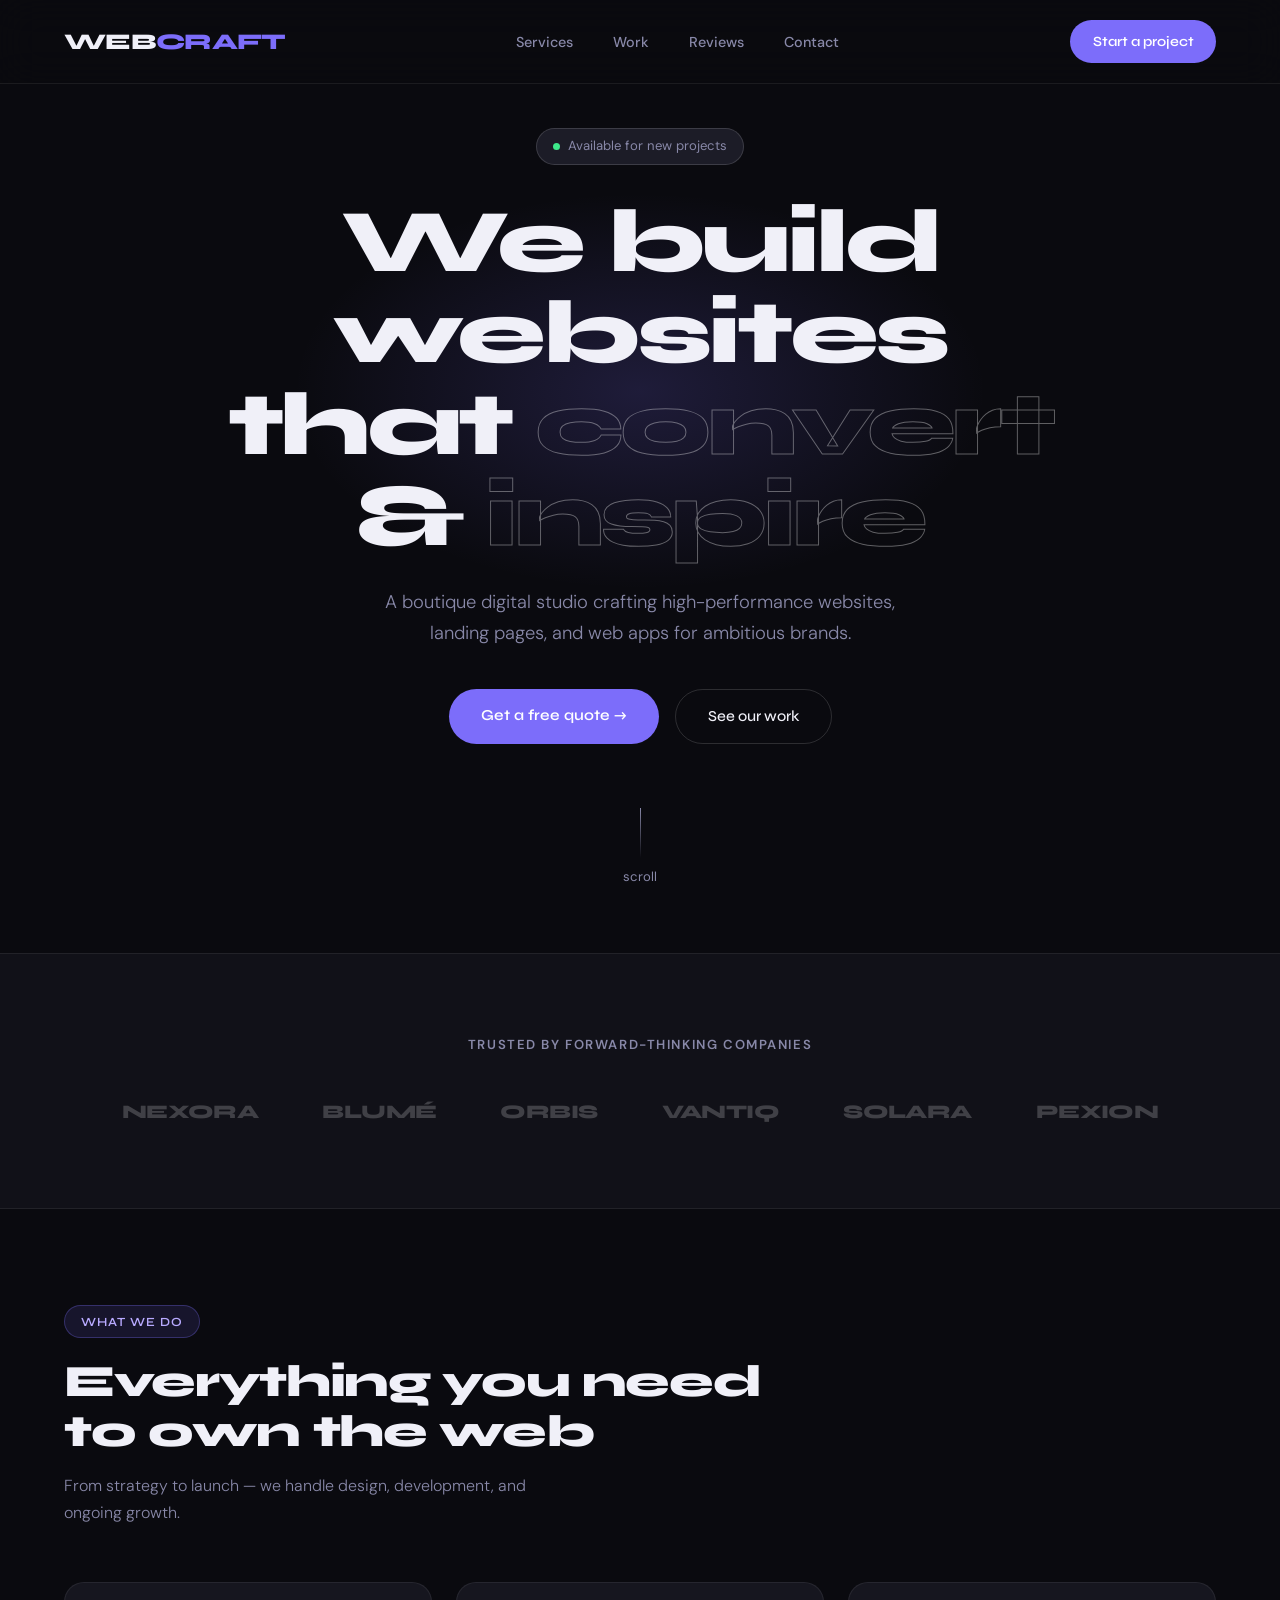
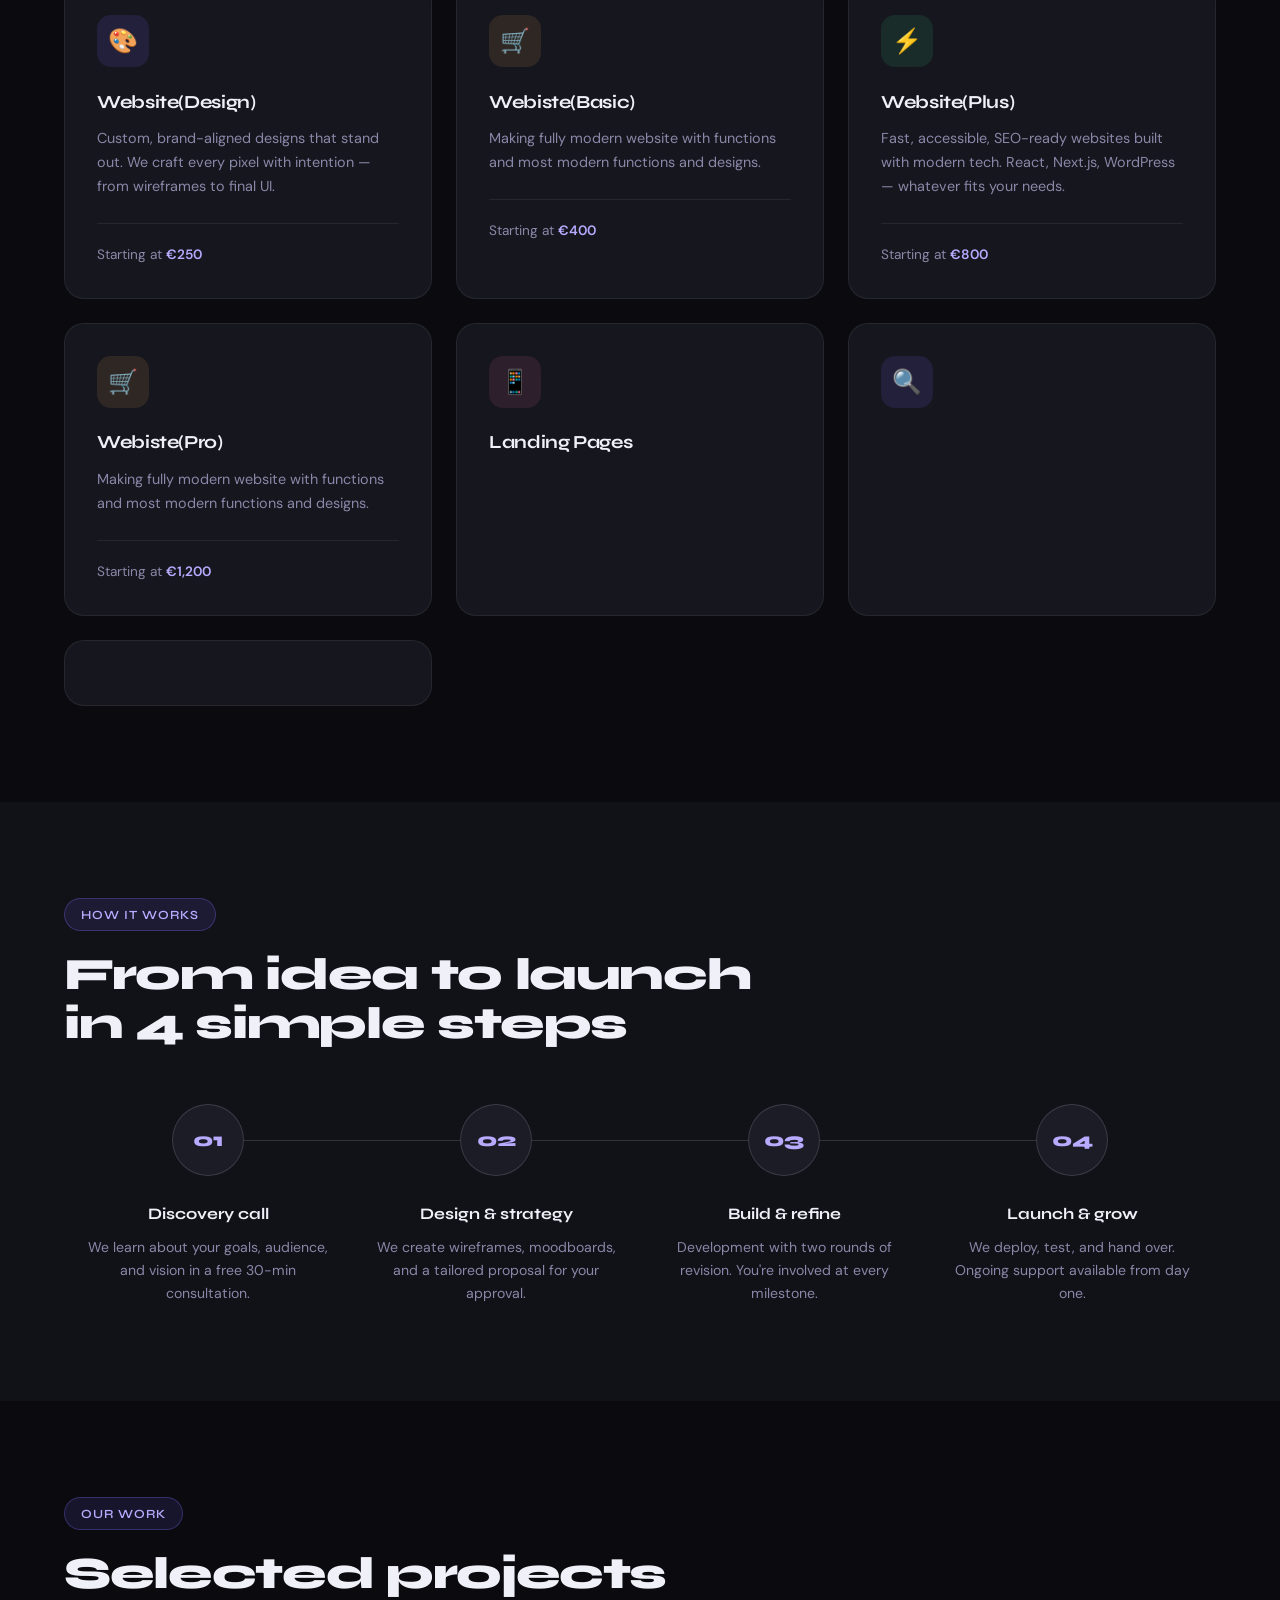
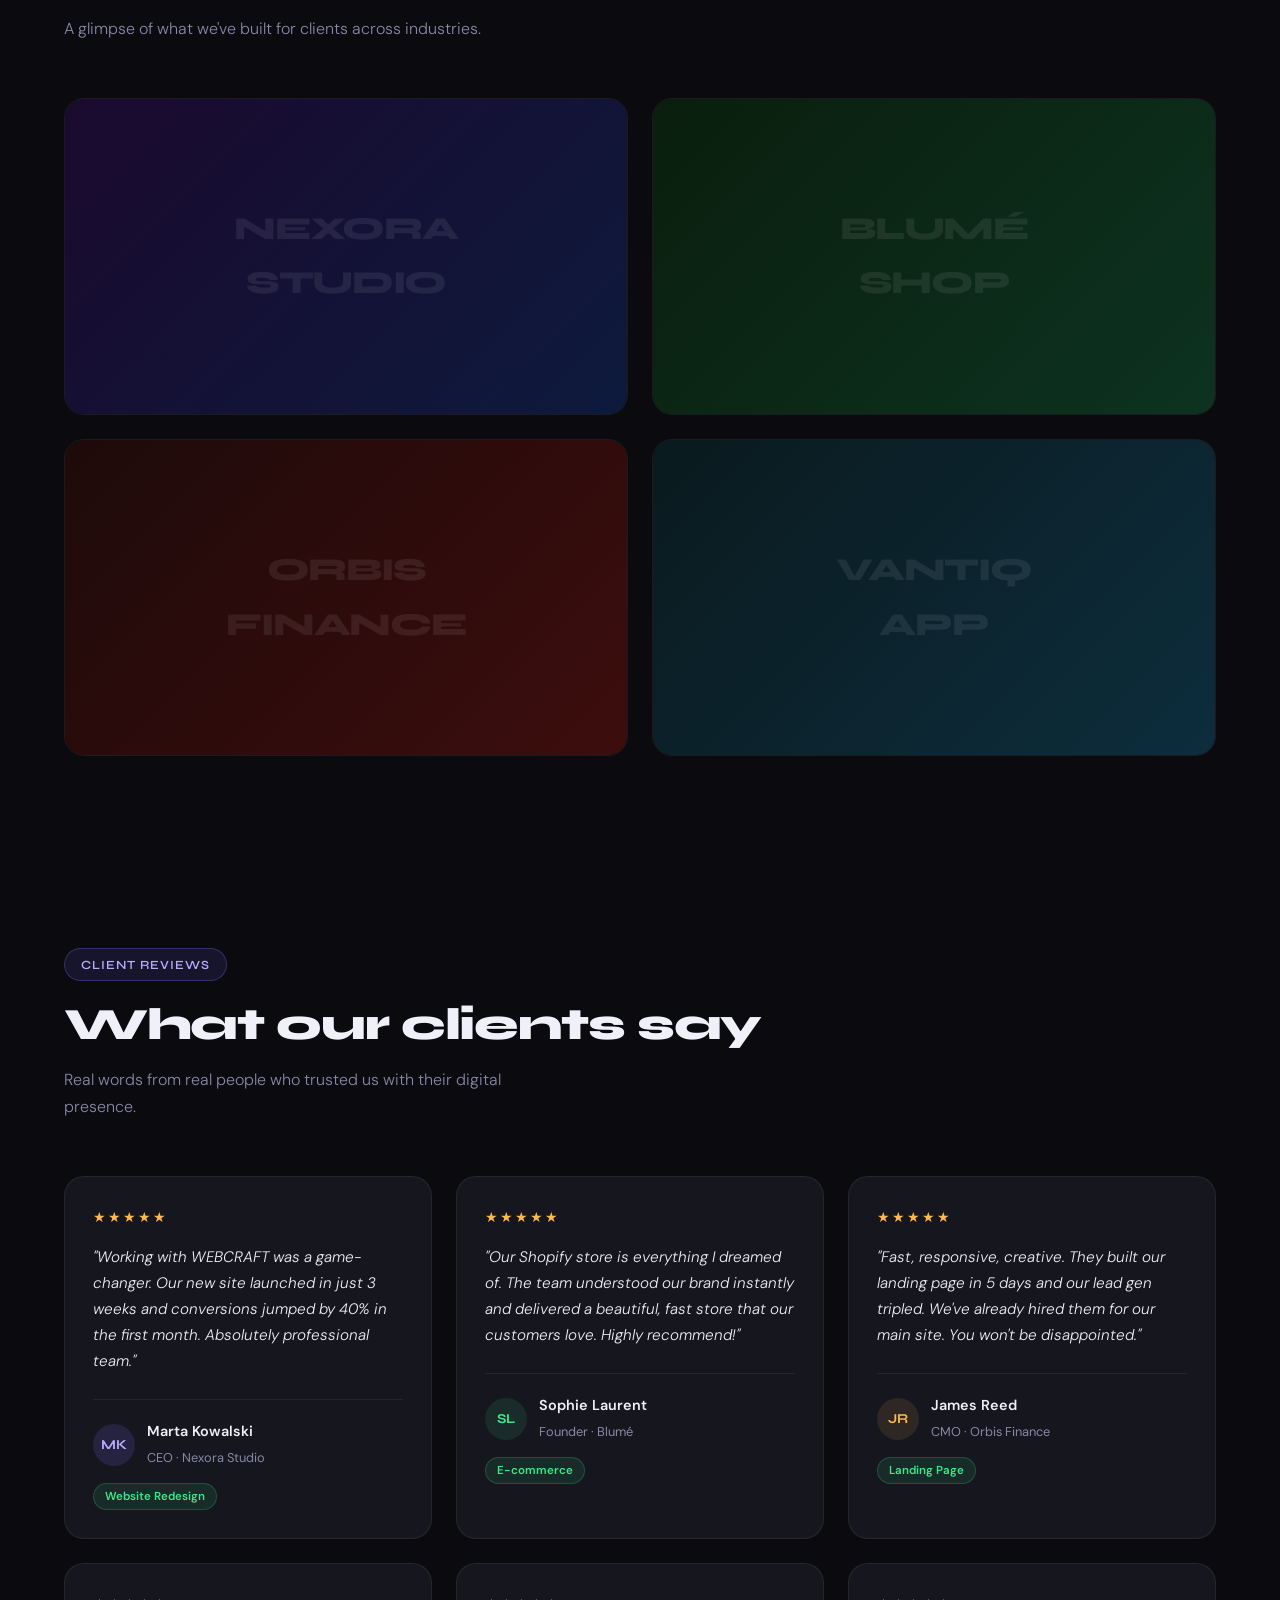
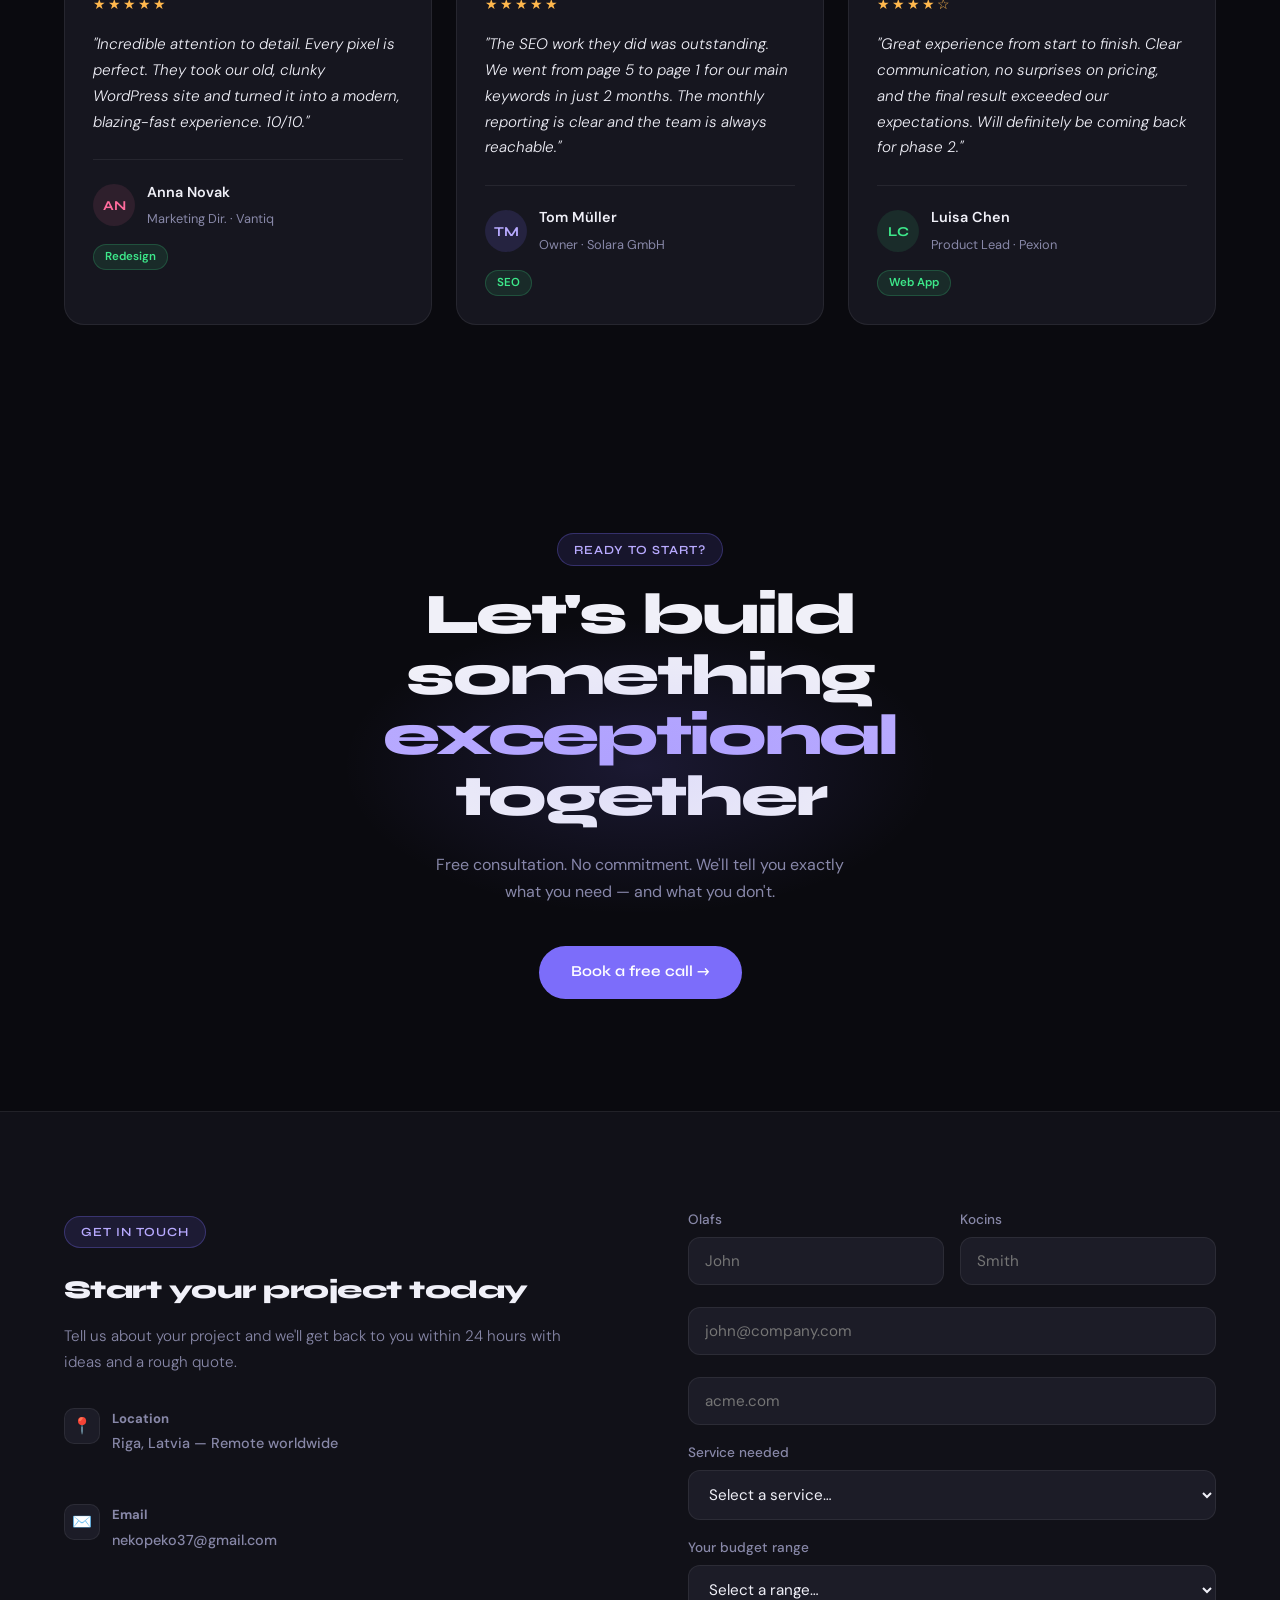
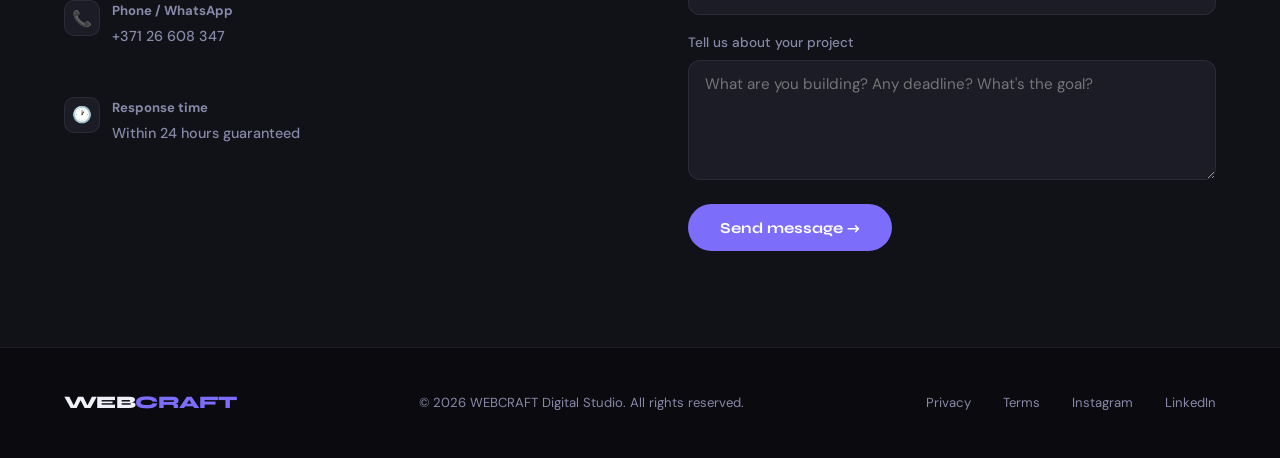
==== commit 539f3366: "Update index.html" ====
--- a/index.html
+++ b/index.html
@@ -1,7 +1,7 @@
 <!DOCTYPE html>
 <html lang="en">
 <head>
-   <link rel="stylesheet" href="styless.css">
+   <link rel="stylesheet" href="styles.css">
 <meta charset="UTF-8">
 <meta name="viewport" content="width=device-width, initial-scale=1.0">
 <title>WEBCRAFT — Digital Studio</title>
@@ -70,39 +70,37 @@
   <div class="services-grid">
     <div class="service-card fade-in">
       <div class="service-icon" style="background: rgba(124,109,250,0.12);">🎨</div>
-      <h3>Website Design</h3>
+      <h3>Website(Design)</h3>
       <p>Custom, brand-aligned designs that stand out. We craft every pixel with intention — from wireframes to final UI.</p>
-      <div class="service-price">Starting at <strong>€800</strong></div>
+      <div class="service-price">Starting at <strong>€250</strong></div>
+    </div>
+      <div class="service-card fade-in" style="transition-delay: 0.14s">
+      <div class="service-icon" style="background: rgba(255,184,77,0.1);">🛒</div>
+      <h3>Webiste(Basic)</h3>
+      <p>Making fully modern website with functions and most modern functions and designs.</p>
+      <div class="service-price">Starting at <strong>€400</strong></div>
     </div>
     <div class="service-card fade-in" style="transition-delay: 0.07s">
       <div class="service-icon" style="background: rgba(61,232,138,0.1);">⚡</div>
-      <h3>Web Development</h3>
+      <h3>Website(Plus)</h3>
       <p>Fast, accessible, SEO-ready websites built with modern tech. React, Next.js, WordPress — whatever fits your needs.</p>
-      <div class="service-price">Starting at <strong>€1,200</strong></div>
+      <div class="service-price">Starting at <strong>€800</strong></div>
     </div>
     <div class="service-card fade-in" style="transition-delay: 0.14s">
       <div class="service-icon" style="background: rgba(255,184,77,0.1);">🛒</div>
-      <h3>E-commerce</h3>
-      <p>Revenue-optimized online stores. Shopify, WooCommerce, or custom builds — with checkout flows that convert.</p>
-      <div class="service-price">Starting at <strong>€1,800</strong></div>
-    </div>
+      <h3>Webiste(Pro)</h3>
+      <p>Making fully modern website with functions and most modern functions and designs.</p>
+      <div class="service-price">Starting at <strong>€1,200</strong></div>
+    </div>
+      
     <div class="service-card fade-in">
       <div class="service-icon" style="background: rgba(255,107,157,0.1);">📱</div>
       <h3>Landing Pages</h3>
-      <p>High-converting single-page sites built to capture leads, launch products, and grow your list fast.</p>
-      <div class="service-price">Starting at <strong>€400</strong></div>
     </div>
     <div class="service-card fade-in" style="transition-delay: 0.07s">
       <div class="service-icon" style="background: rgba(124,109,250,0.12);">🔍</div>
-      <h3>SEO &amp; Performance</h3>
-      <p>Technical SEO audits, Core Web Vitals optimization, and ongoing content strategy to rank higher and faster.</p>
-      <div class="service-price">Starting at <strong>€350/mo</strong></div>
     </div>
     <div class="service-card fade-in" style="transition-delay: 0.14s">
-      <div class="service-icon" style="background: rgba(61,232,138,0.1);">🔧</div>
-      <h3>Maintenance &amp; Support</h3>
-      <p>Monthly retainers for updates, security patches, backups, and peace of mind. We keep your site healthy.</p>
-      <div class="service-price">Starting at <strong>€150/mo</strong></div>
     </div>
   </div>
 </section>
--- a/styles.css
+++ b/styles.css
@@ -0,0 +1,542 @@
+*, *::before, *::after { margin: 0; padding: 0; box-sizing: border-box; }
+
+  :root {
+    --bg: #0a0a0f;
+    --bg2: #111118;
+    --bg3: #16161f;
+    --surface: #1c1c27;
+    --border: rgba(255,255,255,0.07);
+    --border2: rgba(255,255,255,0.14);
+    --text: #f0f0f8;
+    --muted: #8888a8;
+    --accent: #7c6dfa;
+    --accent2: #b8aaff;
+    --green: #3de88a;
+    --pink: #ff6b9d;
+    --amber: #ffb84d;
+    --card-rad: 20px;
+  }
+
+  html { scroll-behavior: smooth; }
+
+  body {
+    background: var(--bg);
+    color: var(--text);
+    font-family: 'DM Sans', sans-serif;
+    font-size: 16px;
+    line-height: 1.7;
+    overflow-x: hidden;
+  }
+
+  h1, h2, h3, h4, .syne { font-family: 'Syne', sans-serif; }
+
+  /* ── NAV ── */
+  nav {
+    position: fixed; top: 0; left: 0; right: 0; z-index: 100;
+    display: flex; align-items: center; justify-content: space-between;
+    padding: 1.25rem 4rem;
+    background: rgba(10,10,15,0.7);
+    backdrop-filter: blur(20px);
+    border-bottom: 1px solid var(--border);
+  }
+
+  .logo {
+    font-family: 'Syne', sans-serif;
+    font-size: 1.4rem; font-weight: 800;
+    letter-spacing: -0.03em;
+    color: var(--text);
+    text-decoration: none;
+  }
+
+  .logo span { color: var(--accent); }
+
+  .nav-links { display: flex; gap: 2.5rem; list-style: none; }
+  .nav-links a {
+    color: var(--muted); font-size: 0.9rem; text-decoration: none;
+    transition: color 0.2s; font-weight: 500;
+  }
+  .nav-links a:hover { color: var(--text); }
+
+  .nav-cta {
+    background: var(--accent);
+    color: #fff;
+    padding: 0.6rem 1.4rem;
+    border-radius: 50px;
+    font-size: 0.88rem;
+    font-weight: 600;
+    text-decoration: none;
+    transition: opacity 0.2s, transform 0.2s;
+    font-family: 'Syne', sans-serif;
+  }
+  .nav-cta:hover { opacity: 0.85; transform: translateY(-1px); }
+
+  /* ── HERO ── */
+  .hero {
+    min-height: 100vh;
+    display: flex; flex-direction: column; align-items: center; justify-content: center;
+    padding: 8rem 2rem 4rem;
+    position: relative;
+    text-align: center;
+    overflow: hidden;
+  }
+
+  .hero-glow {
+    position: absolute; top: 20%; left: 50%; transform: translateX(-50%);
+    width: 700px; height: 400px;
+    background: radial-gradient(ellipse, rgba(124,109,250,0.18) 0%, transparent 70%);
+    pointer-events: none;
+  }
+
+  .hero-badge {
+    display: inline-flex; align-items: center; gap: 8px;
+    background: var(--surface);
+    border: 1px solid var(--border2);
+    border-radius: 50px;
+    padding: 0.4rem 1rem;
+    font-size: 0.82rem; color: var(--muted);
+    margin-bottom: 2rem;
+  }
+  .hero-badge .dot {
+    width: 7px; height: 7px; border-radius: 50%;
+    background: var(--green);
+    animation: pulse 2s infinite;
+  }
+  @keyframes pulse {
+    0%, 100% { opacity: 1; } 50% { opacity: 0.4; }
+  }
+
+  .hero h1 {
+    font-size: clamp(3rem, 7vw, 6rem);
+    font-weight: 800;
+    line-height: 1.02;
+    letter-spacing: -0.04em;
+    max-width: 900px;
+    margin-bottom: 1.5rem;
+  }
+
+  .hero h1 em {
+    font-style: normal;
+    color: transparent;
+    -webkit-text-stroke: 1px rgba(255,255,255,0.35);
+  }
+
+  .hero p {
+    font-size: 1.15rem; color: var(--muted);
+    max-width: 520px; margin: 0 auto 2.5rem;
+    font-weight: 300;
+  }
+
+  .hero-actions { display: flex; gap: 1rem; justify-content: center; flex-wrap: wrap; }
+
+  .btn-primary {
+    background: var(--accent);
+    color: #fff;
+    padding: 0.85rem 2rem;
+    border-radius: 50px;
+    font-size: 0.95rem; font-weight: 600;
+    text-decoration: none; font-family: 'Syne', sans-serif;
+    transition: transform 0.2s, opacity 0.2s;
+  }
+  .btn-primary:hover { transform: translateY(-2px); opacity: 0.9; }
+
+  .btn-ghost {
+    border: 1px solid var(--border2);
+    color: var(--text);
+    padding: 0.85rem 2rem;
+    border-radius: 50px;
+    font-size: 0.95rem; font-weight: 500;
+    text-decoration: none; font-family: 'Syne', sans-serif;
+    transition: border-color 0.2s, background 0.2s;
+  }
+  .btn-ghost:hover { border-color: var(--accent); background: rgba(124,109,250,0.07); }
+
+  .hero-scroll {
+    margin-top: 4rem; color: var(--muted); font-size: 0.82rem;
+    display: flex; flex-direction: column; align-items: center; gap: 8px;
+  }
+  .scroll-line {
+    width: 1px; height: 50px;
+    background: linear-gradient(to bottom, var(--muted), transparent);
+  }
+
+  /* ── STATS ── */
+  .stats {
+    padding: 5rem 4rem;
+    border-top: 1px solid var(--border);
+    border-bottom: 1px solid var(--border);
+    display: grid;
+    grid-template-columns: repeat(4, 1fr);
+    gap: 2rem;
+    background: var(--bg2);
+  }
+
+  .stat-item { text-align: center; padding: 2rem 1rem; }
+  .stat-number {
+    font-family: 'Syne', sans-serif;
+    font-size: 3.5rem; font-weight: 800;
+    letter-spacing: -0.04em;
+    background: linear-gradient(135deg, #fff, var(--accent2));
+    -webkit-background-clip: text; -webkit-text-fill-color: transparent;
+    background-clip: text;
+    line-height: 1;
+    margin-bottom: 0.4rem;
+  }
+  .stat-label { color: var(--muted); font-size: 0.9rem; }
+
+  /* ── SECTION COMMON ── */
+  section { padding: 6rem 4rem; max-width: 1280px; margin: 0 auto; }
+
+  .section-tag {
+    display: inline-block;
+    background: rgba(124,109,250,0.12);
+    color: var(--accent2);
+    border: 1px solid rgba(124,109,250,0.3);
+    border-radius: 50px;
+    padding: 0.3rem 1rem;
+    font-size: 0.78rem; font-weight: 600;
+    letter-spacing: 0.08em; text-transform: uppercase;
+    margin-bottom: 1.2rem; font-family: 'Syne', sans-serif;
+  }
+
+  .section-title {
+    font-size: clamp(1.8rem, 3.5vw, 3rem);
+    font-weight: 800; letter-spacing: -0.03em;
+    line-height: 1.1; margin-bottom: 1rem;
+  }
+
+  .section-sub { color: var(--muted); font-size: 1rem; max-width: 480px; font-weight: 300; }
+
+  /* ── SERVICES ── */
+  .services-grid {
+    display: grid;
+    grid-template-columns: repeat(3, 1fr);
+    gap: 1.5rem;
+    margin-top: 3.5rem;
+  }
+
+  .service-card {
+    background: var(--bg3);
+    border: 1px solid var(--border);
+    border-radius: var(--card-rad);
+    padding: 2rem;
+    transition: border-color 0.3s, transform 0.3s;
+    cursor: pointer;
+    position: relative;
+    overflow: hidden;
+  }
+
+  .service-card::before {
+    content: '';
+    position: absolute; inset: 0;
+    background: radial-gradient(circle at 0% 0%, rgba(124,109,250,0.06), transparent 60%);
+    opacity: 0; transition: opacity 0.3s;
+  }
+
+  .service-card:hover {
+    border-color: rgba(124,109,250,0.4);
+    transform: translateY(-4px);
+  }
+  .service-card:hover::before { opacity: 1; }
+
+  .service-icon {
+    width: 52px; height: 52px;
+    border-radius: 14px;
+    display: flex; align-items: center; justify-content: center;
+    font-size: 1.5rem;
+    margin-bottom: 1.2rem;
+  }
+
+  .service-card h3 {
+    font-size: 1.15rem; font-weight: 700;
+    margin-bottom: 0.6rem; letter-spacing: -0.02em;
+  }
+
+  .service-card p { color: var(--muted); font-size: 0.9rem; line-height: 1.65; }
+
+  .service-price {
+    margin-top: 1.5rem; padding-top: 1.2rem;
+    border-top: 1px solid var(--border);
+    font-size: 0.85rem; color: var(--muted);
+  }
+  .service-price strong { color: var(--accent2); font-weight: 600; }
+
+  /* ── PROCESS ── */
+  .process-section { background: var(--bg2); padding: 6rem 0; }
+  .process-inner { max-width: 1280px; margin: 0 auto; padding: 0 4rem; }
+
+  .process-steps {
+    display: grid; grid-template-columns: repeat(4, 1fr);
+    gap: 0; margin-top: 3.5rem;
+    position: relative;
+  }
+
+  .process-steps::before {
+    content: '';
+    position: absolute; top: 36px; left: 12%; right: 12%;
+    height: 1px; background: var(--border2);
+  }
+
+  .process-step { text-align: center; padding: 0 1.5rem; }
+
+  .step-num {
+    width: 72px; height: 72px; border-radius: 50%;
+    background: var(--surface);
+    border: 1px solid var(--border2);
+    display: flex; align-items: center; justify-content: center;
+    font-family: 'Syne', sans-serif;
+    font-size: 1.2rem; font-weight: 800;
+    color: var(--accent2);
+    margin: 0 auto 1.5rem;
+    position: relative; z-index: 1;
+  }
+
+  .process-step h4 { font-size: 1rem; font-weight: 700; margin-bottom: 0.5rem; }
+  .process-step p { font-size: 0.88rem; color: var(--muted); line-height: 1.65; }
+
+  /* ── REVIEWS ── */
+  .reviews-grid {
+    display: grid;
+    grid-template-columns: repeat(3, 1fr);
+    gap: 1.5rem;
+    margin-top: 3.5rem;
+  }
+
+  .review-card {
+    background: var(--bg3);
+    border: 1px solid var(--border);
+    border-radius: var(--card-rad);
+    padding: 1.75rem;
+    transition: border-color 0.3s;
+  }
+
+  .review-card:hover { border-color: var(--border2); }
+
+  .stars { color: var(--amber); font-size: 0.9rem; margin-bottom: 1rem; letter-spacing: 2px; }
+
+  .review-text {
+    color: var(--text); font-size: 0.95rem;
+    line-height: 1.7; margin-bottom: 1.5rem;
+    font-weight: 300; font-style: italic;
+  }
+
+  .reviewer {
+    display: flex; align-items: center; gap: 12px;
+    padding-top: 1.2rem; border-top: 1px solid var(--border);
+  }
+
+  .avatar {
+    width: 42px; height: 42px; border-radius: 50%;
+    display: flex; align-items: center; justify-content: center;
+    font-family: 'Syne', sans-serif;
+    font-size: 0.85rem; font-weight: 700;
+    flex-shrink: 0;
+  }
+
+  .reviewer-info h5 { font-size: 0.9rem; font-weight: 600; }
+  .reviewer-info span { font-size: 0.8rem; color: var(--muted); }
+
+  .review-tag {
+    margin-top: 0.8rem; display: inline-block;
+    background: rgba(61,232,138,0.1);
+    color: var(--green);
+    border: 1px solid rgba(61,232,138,0.2);
+    border-radius: 50px;
+    padding: 0.15rem 0.7rem;
+    font-size: 0.72rem; font-weight: 600;
+  }
+
+  /* ── CLIENTS ── */
+  .clients-section {
+    text-align: center;
+    padding: 5rem 4rem;
+    background: var(--bg2);
+    border-top: 1px solid var(--border);
+    border-bottom: 1px solid var(--border);
+  }
+
+  .clients-label {
+    font-size: 0.82rem; color: var(--muted); text-transform: uppercase;
+    letter-spacing: 0.12em; margin-bottom: 2.5rem; font-weight: 600;
+  }
+
+  .clients-logos {
+    display: flex; align-items: center; justify-content: center;
+    gap: 4rem; flex-wrap: wrap;
+  }
+
+  .client-logo {
+    font-family: 'Syne', sans-serif;
+    font-size: 1.2rem; font-weight: 800;
+    color: rgba(255,255,255,0.2);
+    letter-spacing: -0.03em;
+    transition: color 0.3s;
+    cursor: pointer; user-select: none;
+  }
+  .client-logo:hover { color: rgba(255,255,255,0.6); }
+
+  /* ── PORTFOLIO ── */
+  .portfolio-grid {
+    display: grid;
+    grid-template-columns: repeat(2, 1fr);
+    gap: 1.5rem;
+    margin-top: 3.5rem;
+  }
+
+  .portfolio-card {
+    border-radius: var(--card-rad);
+    overflow: hidden;
+    border: 1px solid var(--border);
+    position: relative;
+    aspect-ratio: 16/9;
+    cursor: pointer;
+  }
+
+  .portfolio-bg {
+    position: absolute; inset: 0;
+    display: flex; align-items: center; justify-content: center;
+  }
+
+  .portfolio-overlay {
+    position: absolute; inset: 0;
+    background: rgba(0,0,0,0.6);
+    display: flex; flex-direction: column;
+    align-items: flex-start; justify-content: flex-end;
+    padding: 1.5rem;
+    opacity: 0; transition: opacity 0.3s;
+  }
+  .portfolio-card:hover .portfolio-overlay { opacity: 1; }
+
+  .portfolio-overlay h4 { font-size: 1.1rem; font-weight: 700; margin-bottom: 0.3rem; }
+  .portfolio-overlay span { font-size: 0.82rem; color: var(--muted); }
+
+  /* ── CTA ── */
+  .cta-section {
+    padding: 7rem 4rem;
+    text-align: center;
+    position: relative;
+    overflow: hidden;
+  }
+
+  .cta-glow {
+    position: absolute; top: 50%; left: 50%; transform: translate(-50%, -50%);
+    width: 600px; height: 300px;
+    background: radial-gradient(ellipse, rgba(124,109,250,0.15), transparent 70%);
+    pointer-events: none;
+  }
+
+  .cta-section h2 {
+    font-size: clamp(2rem, 4.5vw, 4rem);
+    font-weight: 800; letter-spacing: -0.04em;
+    max-width: 700px; margin: 0 auto 1.5rem;
+    line-height: 1.05;
+  }
+
+  .cta-section p { color: var(--muted); margin-bottom: 2.5rem; max-width: 420px; margin-left: auto; margin-right: auto; }
+
+  .cta-actions { display: flex; gap: 1rem; justify-content: center; flex-wrap: wrap; }
+
+  /* ── CONTACT FORM ── */
+  .contact-section {
+    padding: 6rem 4rem;
+    background: var(--bg2);
+    border-top: 1px solid var(--border);
+  }
+  .contact-inner {
+    max-width: 1280px; margin: 0 auto;
+    display: grid; grid-template-columns: 1fr 1fr; gap: 6rem;
+    align-items: start;
+  }
+
+  .contact-form { display: flex; flex-direction: column; gap: 1rem; }
+
+  .form-group { display: flex; flex-direction: column; gap: 0.4rem; }
+  .form-group label { font-size: 0.85rem; color: var(--muted); font-weight: 500; }
+
+  .form-group input,
+  .form-group textarea,
+  .form-group select {
+    background: var(--surface);
+    border: 1px solid var(--border);
+    border-radius: 12px;
+    padding: 0.8rem 1rem;
+    color: var(--text);
+    font-family: 'DM Sans', sans-serif;
+    font-size: 0.95rem;
+    transition: border-color 0.2s;
+    outline: none;
+  }
+
+  .form-group input:focus,
+  .form-group textarea:focus,
+  .form-group select:focus { border-color: var(--accent); }
+
+  .form-group select option { background: var(--bg2); }
+  .form-group textarea { resize: vertical; min-height: 120px; }
+
+  .form-row { display: grid; grid-template-columns: 1fr 1fr; gap: 1rem; }
+
+  .submit-btn {
+    background: var(--accent);
+    color: #fff; border: none;
+    padding: 0.9rem 2rem;
+    border-radius: 50px;
+    font-family: 'Syne', sans-serif;
+    font-size: 0.95rem; font-weight: 700;
+    cursor: pointer; transition: opacity 0.2s, transform 0.2s;
+    align-self: flex-start;
+    margin-top: 0.5rem;
+  }
+  .submit-btn:hover { opacity: 0.85; transform: translateY(-2px); }
+
+  .contact-info { padding-top: 0.5rem; }
+  .contact-info h3 { font-size: 1.6rem; font-weight: 800; margin-bottom: 0.8rem; letter-spacing: -0.02em; }
+  .contact-info p { color: var(--muted); font-size: 0.95rem; margin-bottom: 2rem; font-weight: 300; }
+
+  .contact-details { display: flex; flex-direction: column; gap: 1rem; }
+  .contact-detail {
+    display: flex; align-items: flex-start; gap: 12px;
+  }
+  .detail-icon {
+    width: 36px; height: 36px; border-radius: 10px;
+    background: var(--surface); border: 1px solid var(--border);
+    display: flex; align-items: center; justify-content: center;
+    font-size: 1rem; flex-shrink: 0;
+  }
+  .detail-text h5 { font-size: 0.82rem; color: var(--muted); margin-bottom: 0.1rem; }
+  .detail-text p { font-size: 0.9rem; font-weight: 500; }
+
+  /* ── FOOTER ── */
+  footer {
+    padding: 2.5rem 4rem;
+    border-top: 1px solid var(--border);
+    display: flex; align-items: center; justify-content: space-between;
+    background: var(--bg);
+  }
+
+  footer .logo { font-size: 1.1rem; }
+  footer p { font-size: 0.82rem; color: var(--muted); }
+
+  .footer-links { display: flex; gap: 2rem; }
+  .footer-links a { color: var(--muted); font-size: 0.82rem; text-decoration: none; transition: color 0.2s; }
+  .footer-links a:hover { color: var(--text); }
+
+  /* ── ANIMATIONS ── */
+  .fade-in {
+    opacity: 0; transform: translateY(24px);
+    transition: opacity 0.6s ease, transform 0.6s ease;
+  }
+  .fade-in.visible { opacity: 1; transform: translateY(0); }
+
+  @media (max-width: 900px) {
+    nav { padding: 1rem 2rem; }
+    .nav-links { display: none; }
+    section { padding: 4rem 2rem; }
+    .stats { grid-template-columns: repeat(2, 1fr); padding: 3rem 2rem; }
+    .services-grid, .reviews-grid { grid-template-columns: 1fr; }
+    .process-steps { grid-template-columns: repeat(2, 1fr); }
+    .process-steps::before { display: none; }
+    .portfolio-grid { grid-template-columns: 1fr; }
+    .contact-inner { grid-template-columns: 1fr; gap: 3rem; }
+    footer { flex-direction: column; gap: 1rem; text-align: center; }
+    .footer-links { flex-wrap: wrap; justify-content: center; }
+  }
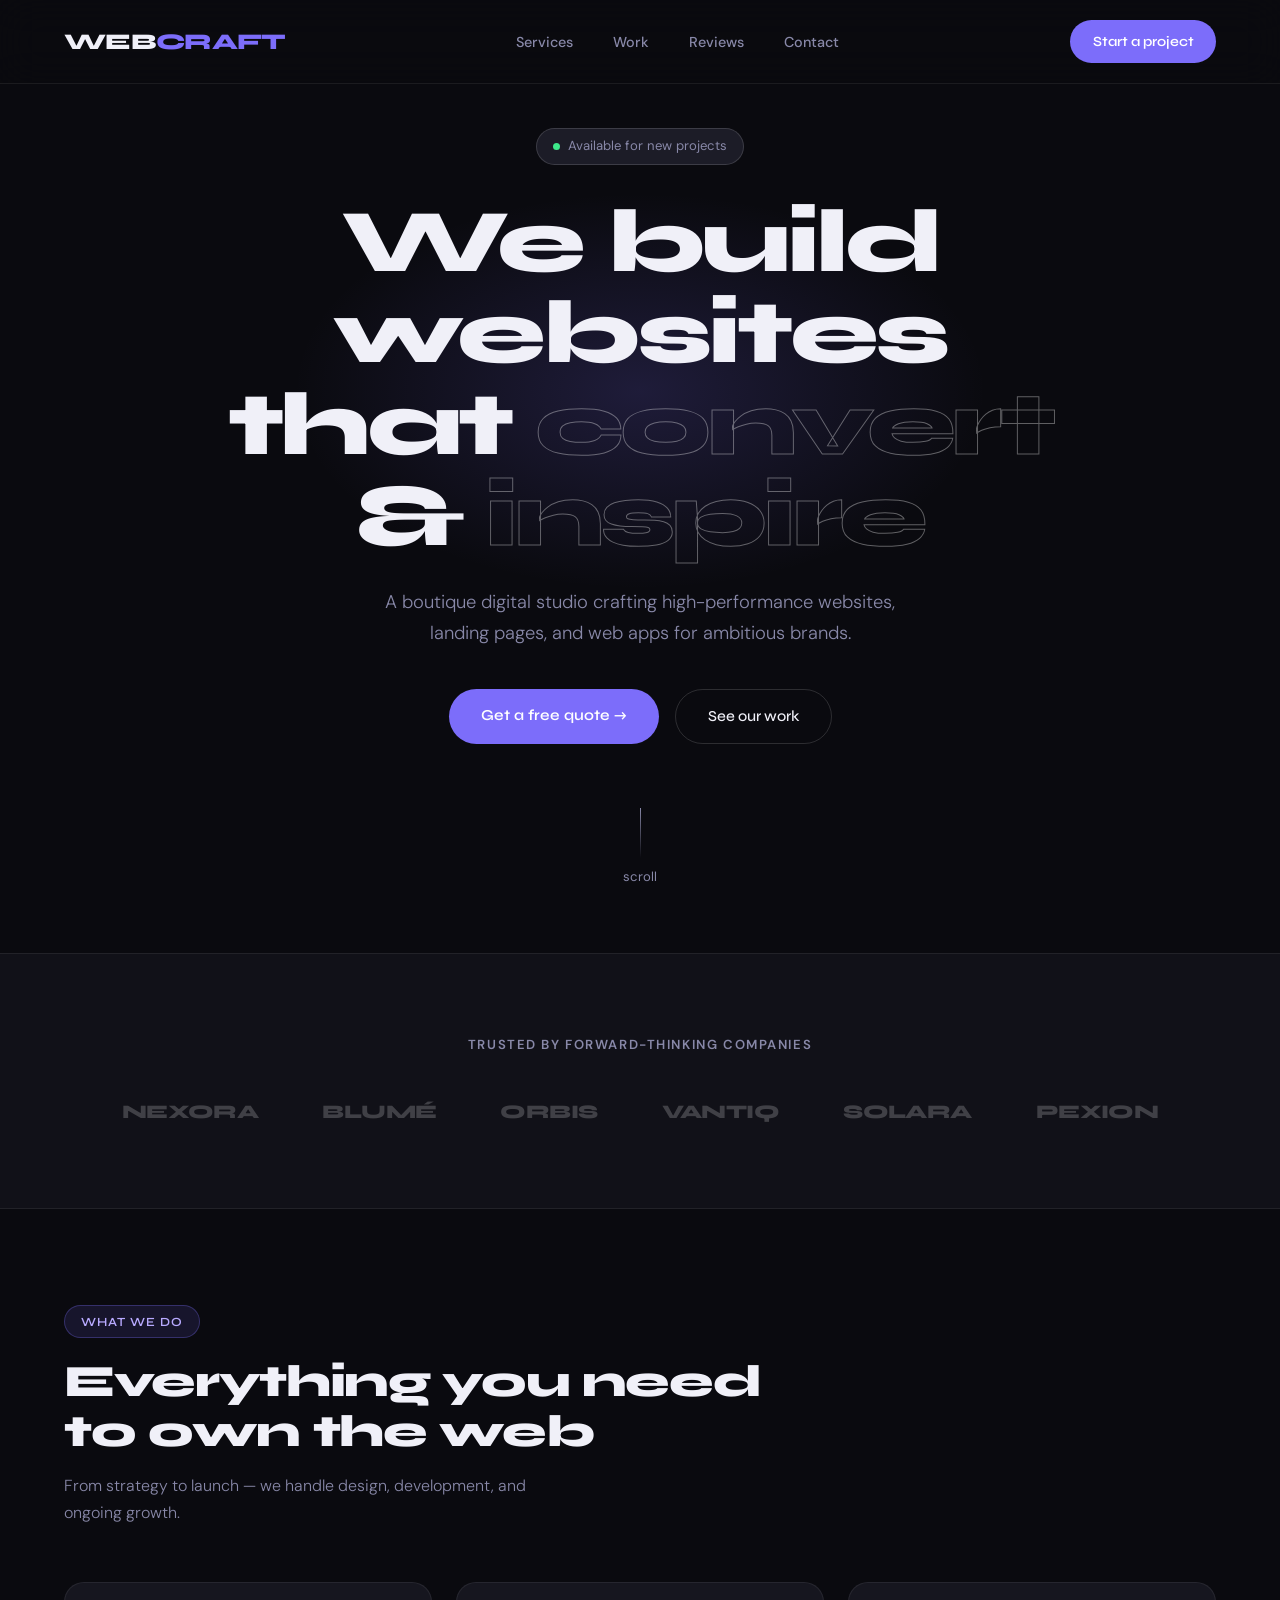
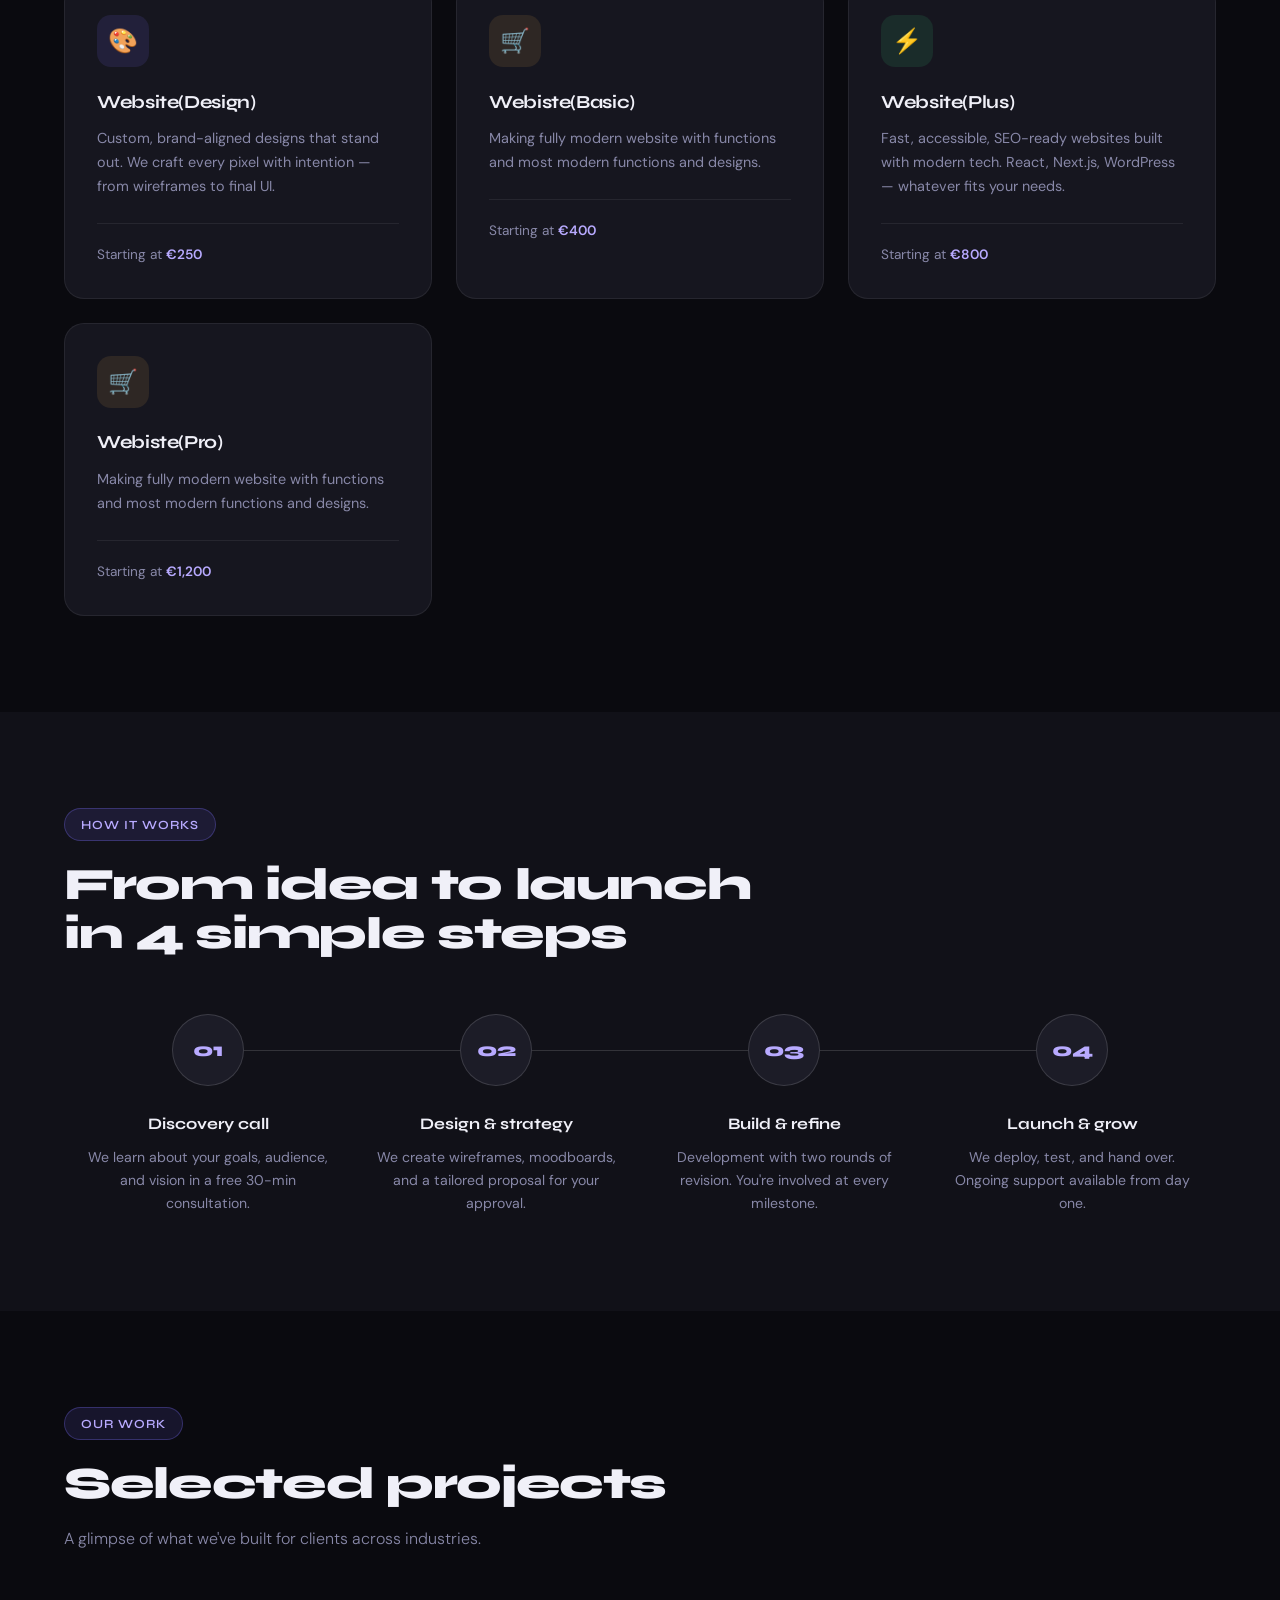
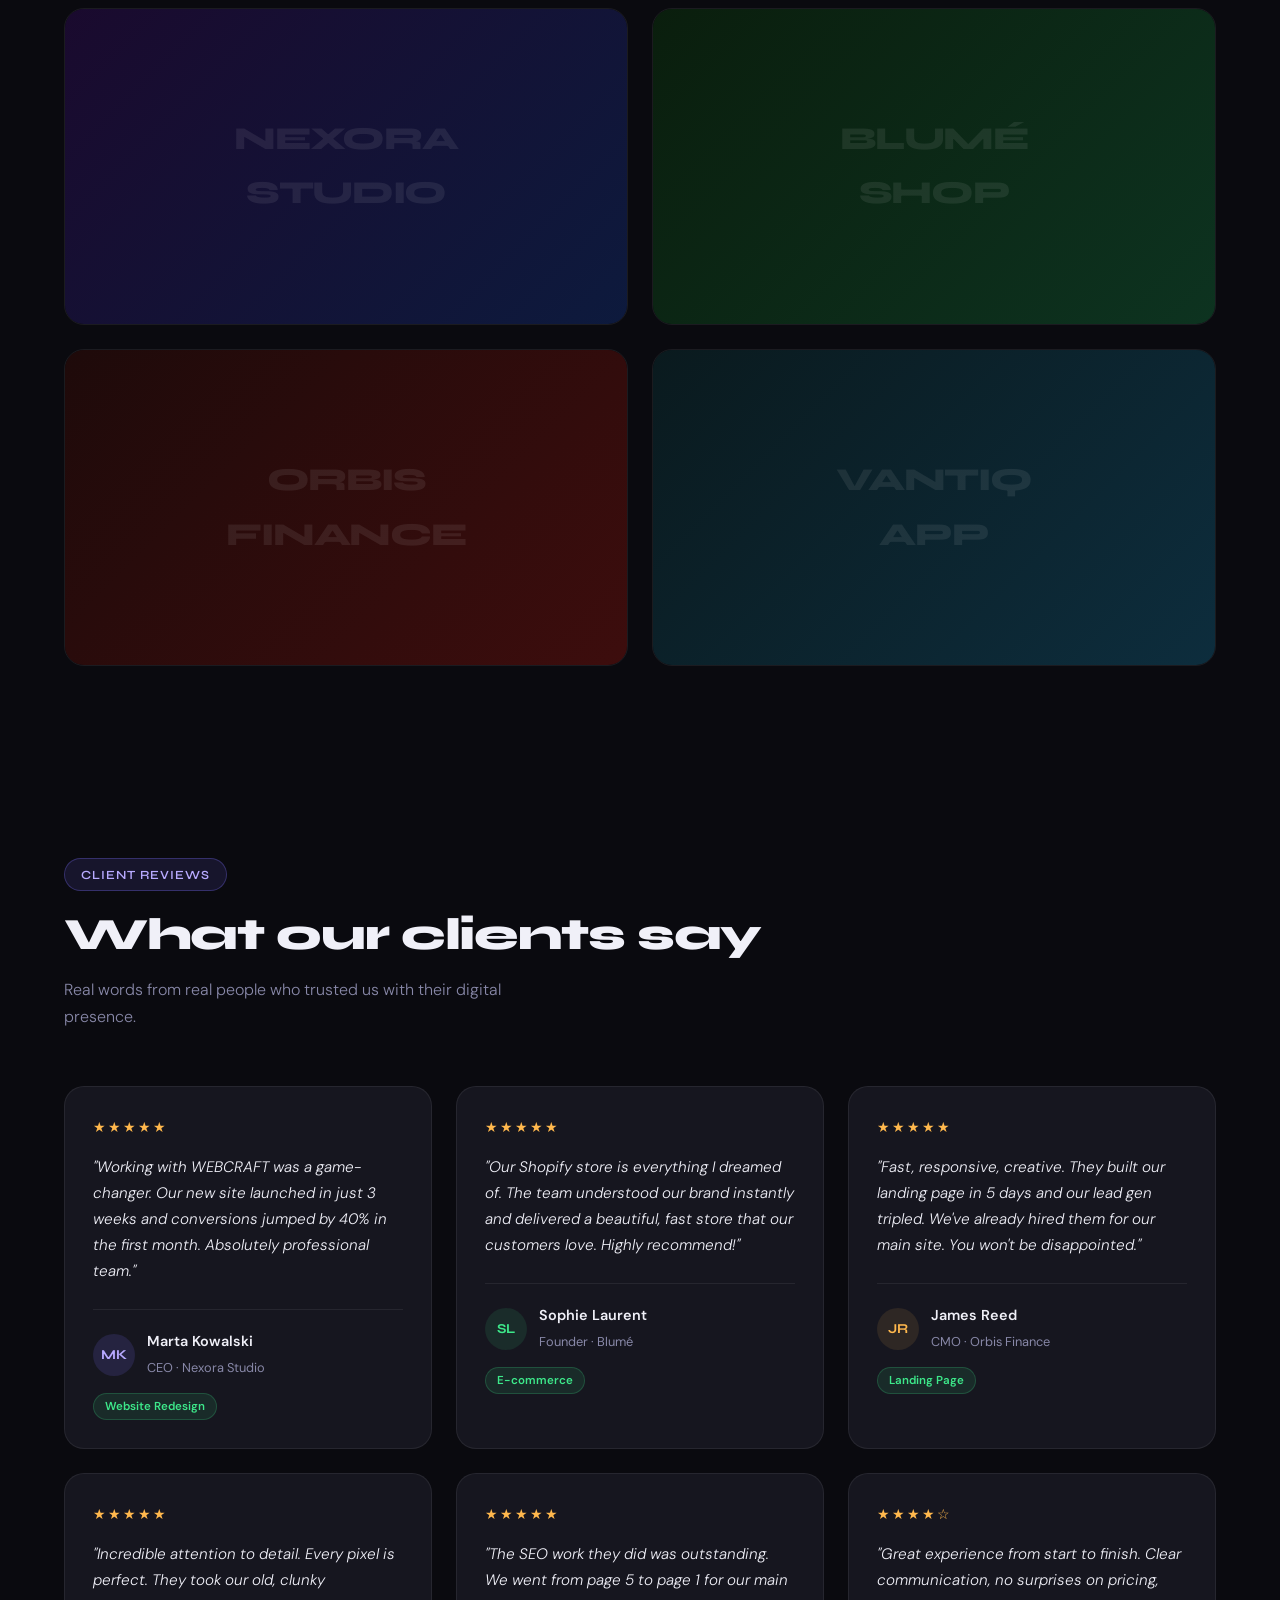
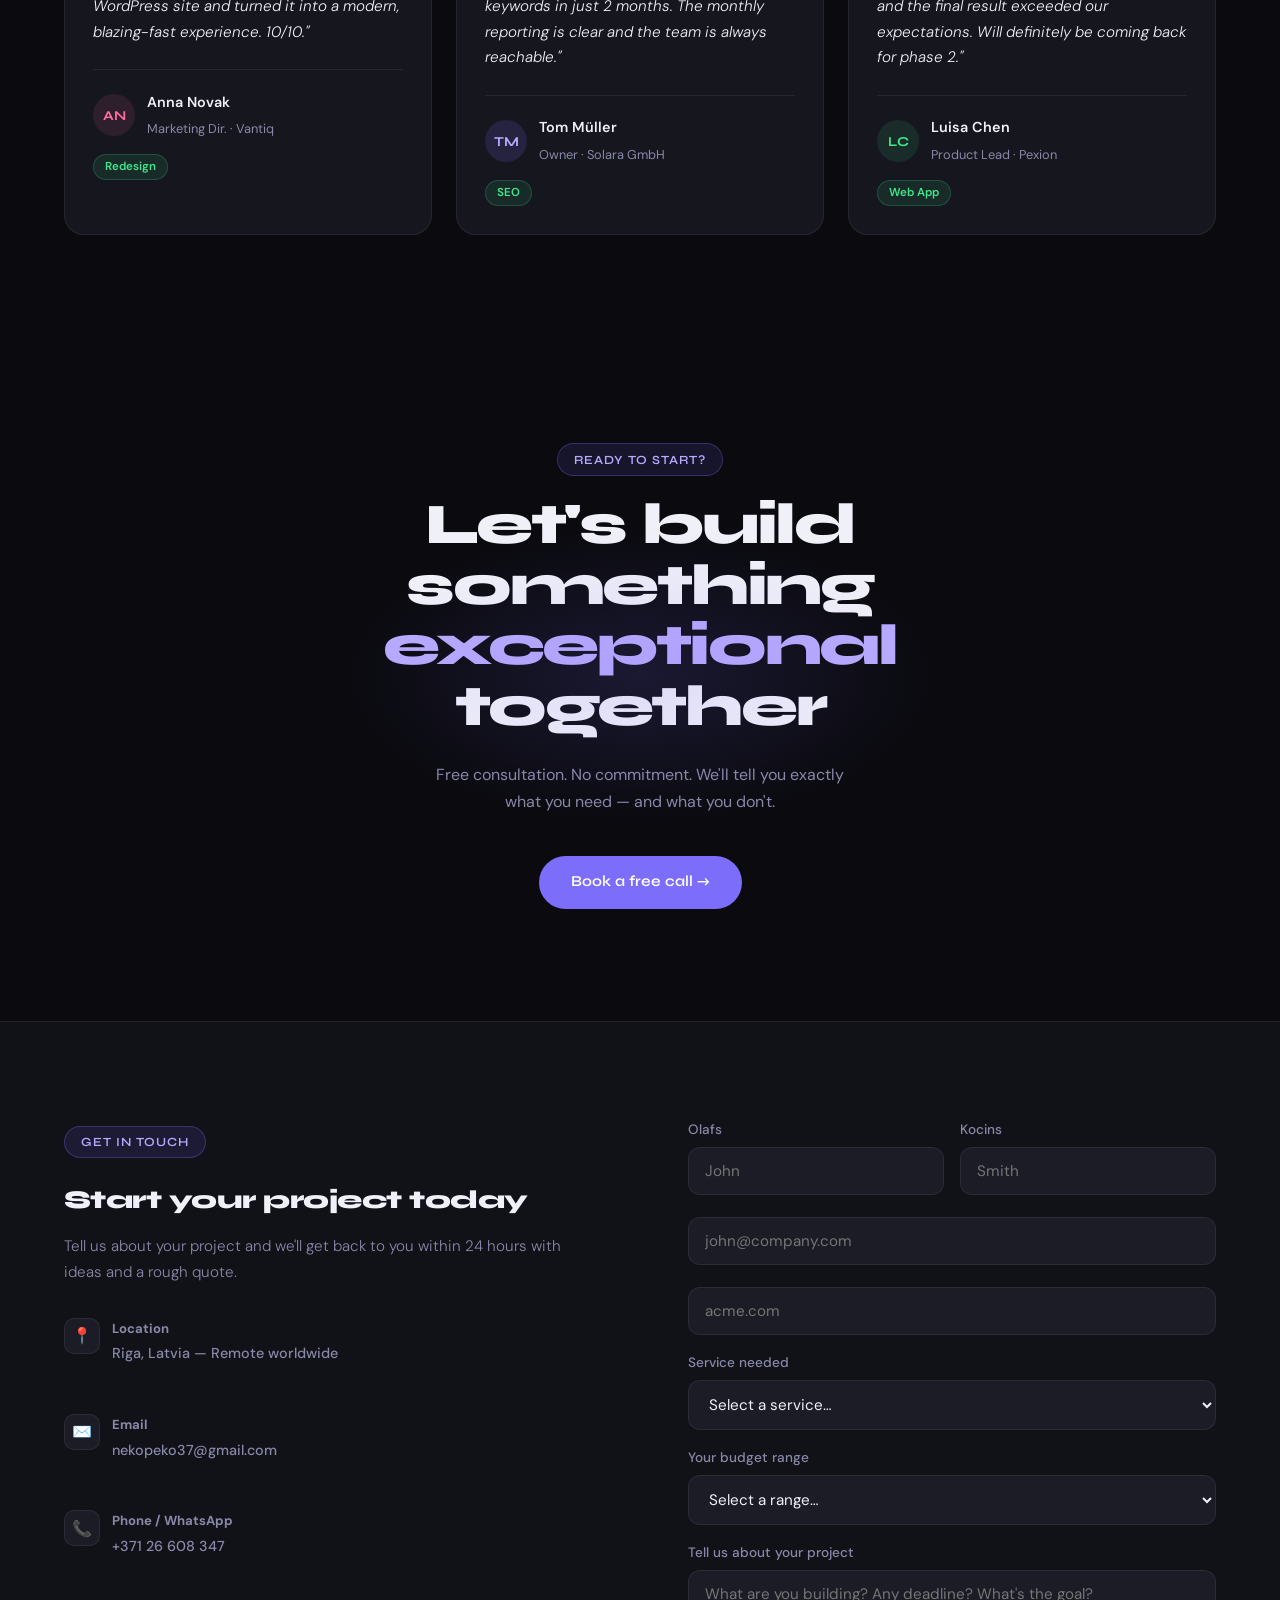
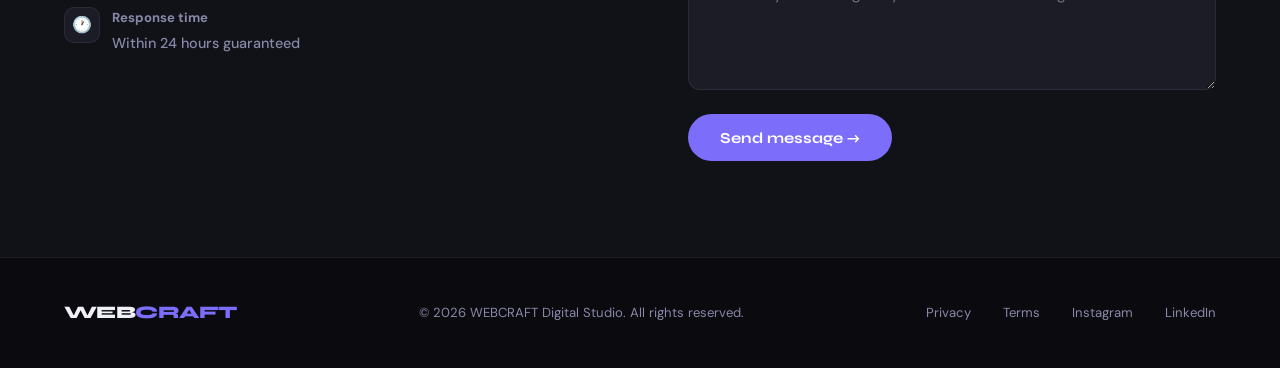
==== commit cbfd5a21: "Update index.html" ====
--- a/index.html
+++ b/index.html
@@ -91,16 +91,6 @@
       <h3>Webiste(Pro)</h3>
       <p>Making fully modern website with functions and most modern functions and designs.</p>
       <div class="service-price">Starting at <strong>€1,200</strong></div>
-    </div>
-      
-    <div class="service-card fade-in">
-      <div class="service-icon" style="background: rgba(255,107,157,0.1);">📱</div>
-      <h3>Landing Pages</h3>
-    </div>
-    <div class="service-card fade-in" style="transition-delay: 0.07s">
-      <div class="service-icon" style="background: rgba(124,109,250,0.12);">🔍</div>
-    </div>
-    <div class="service-card fade-in" style="transition-delay: 0.14s">
     </div>
   </div>
 </section>
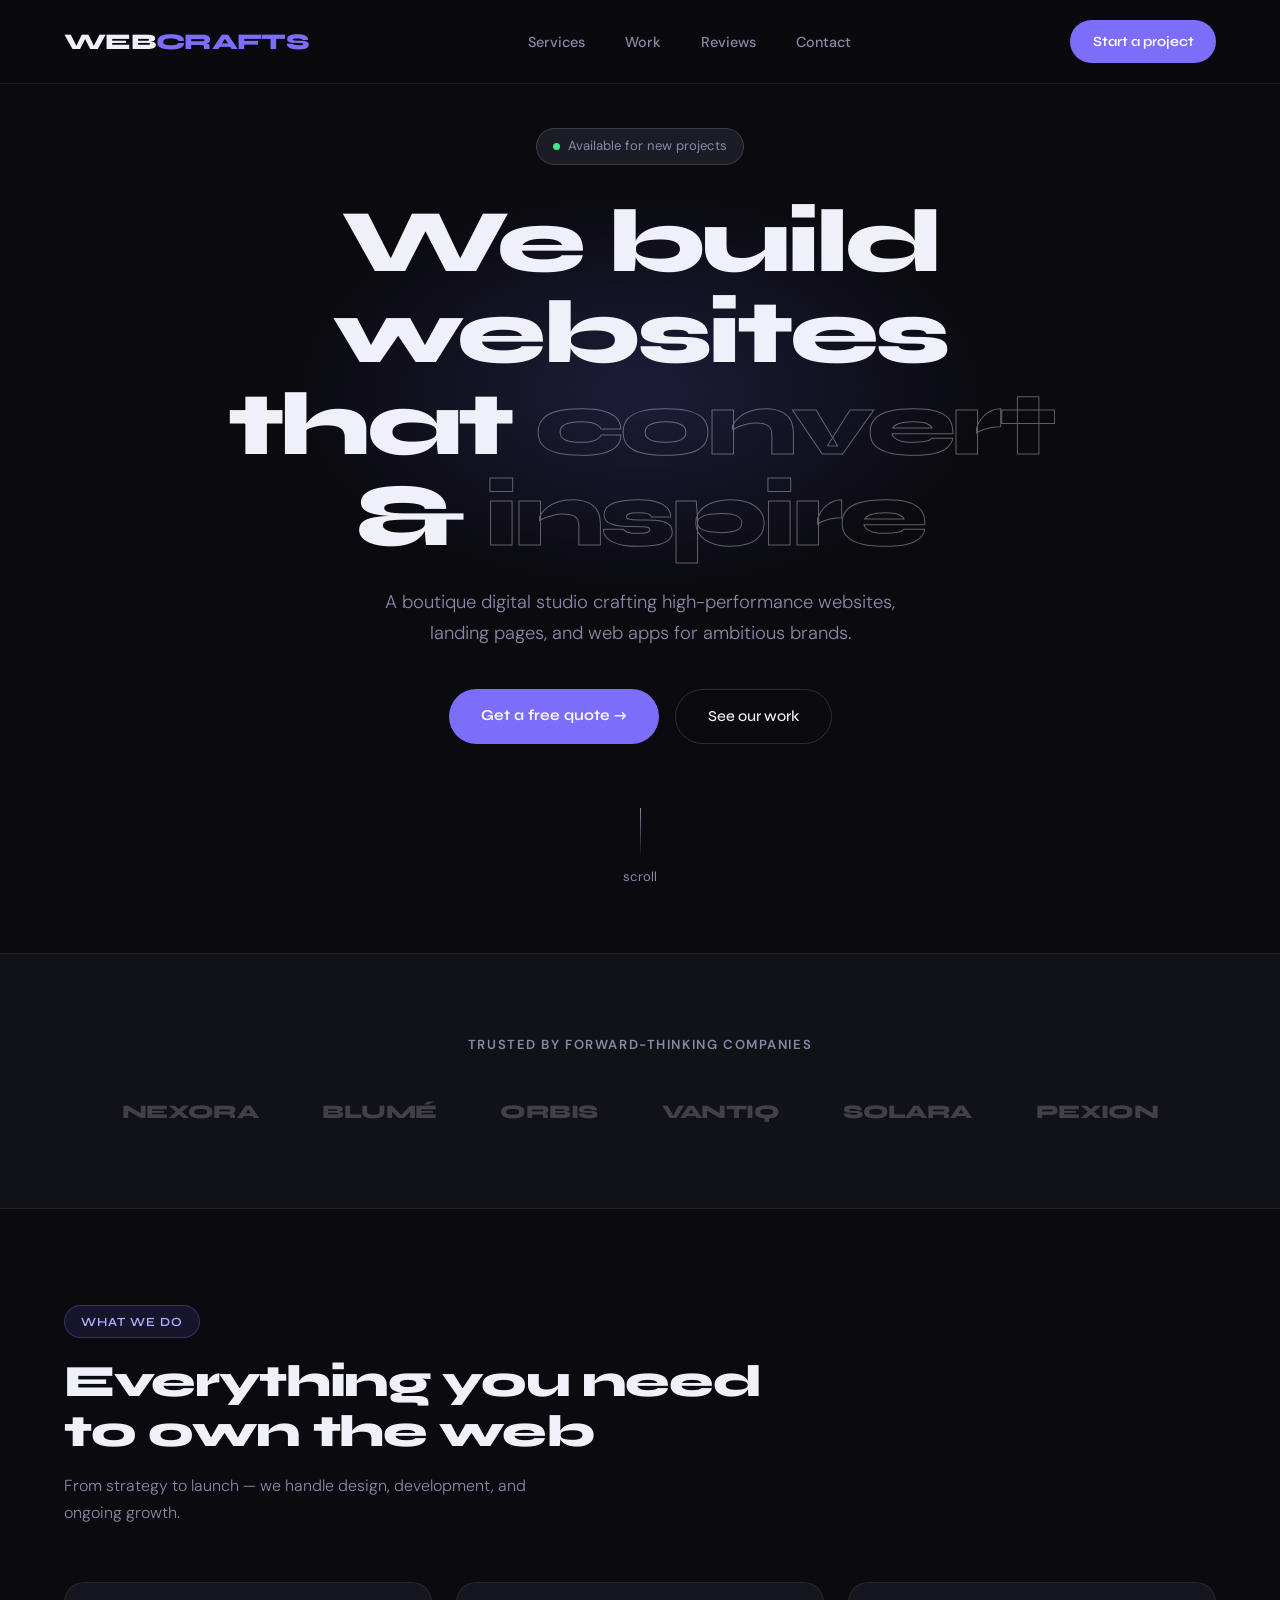
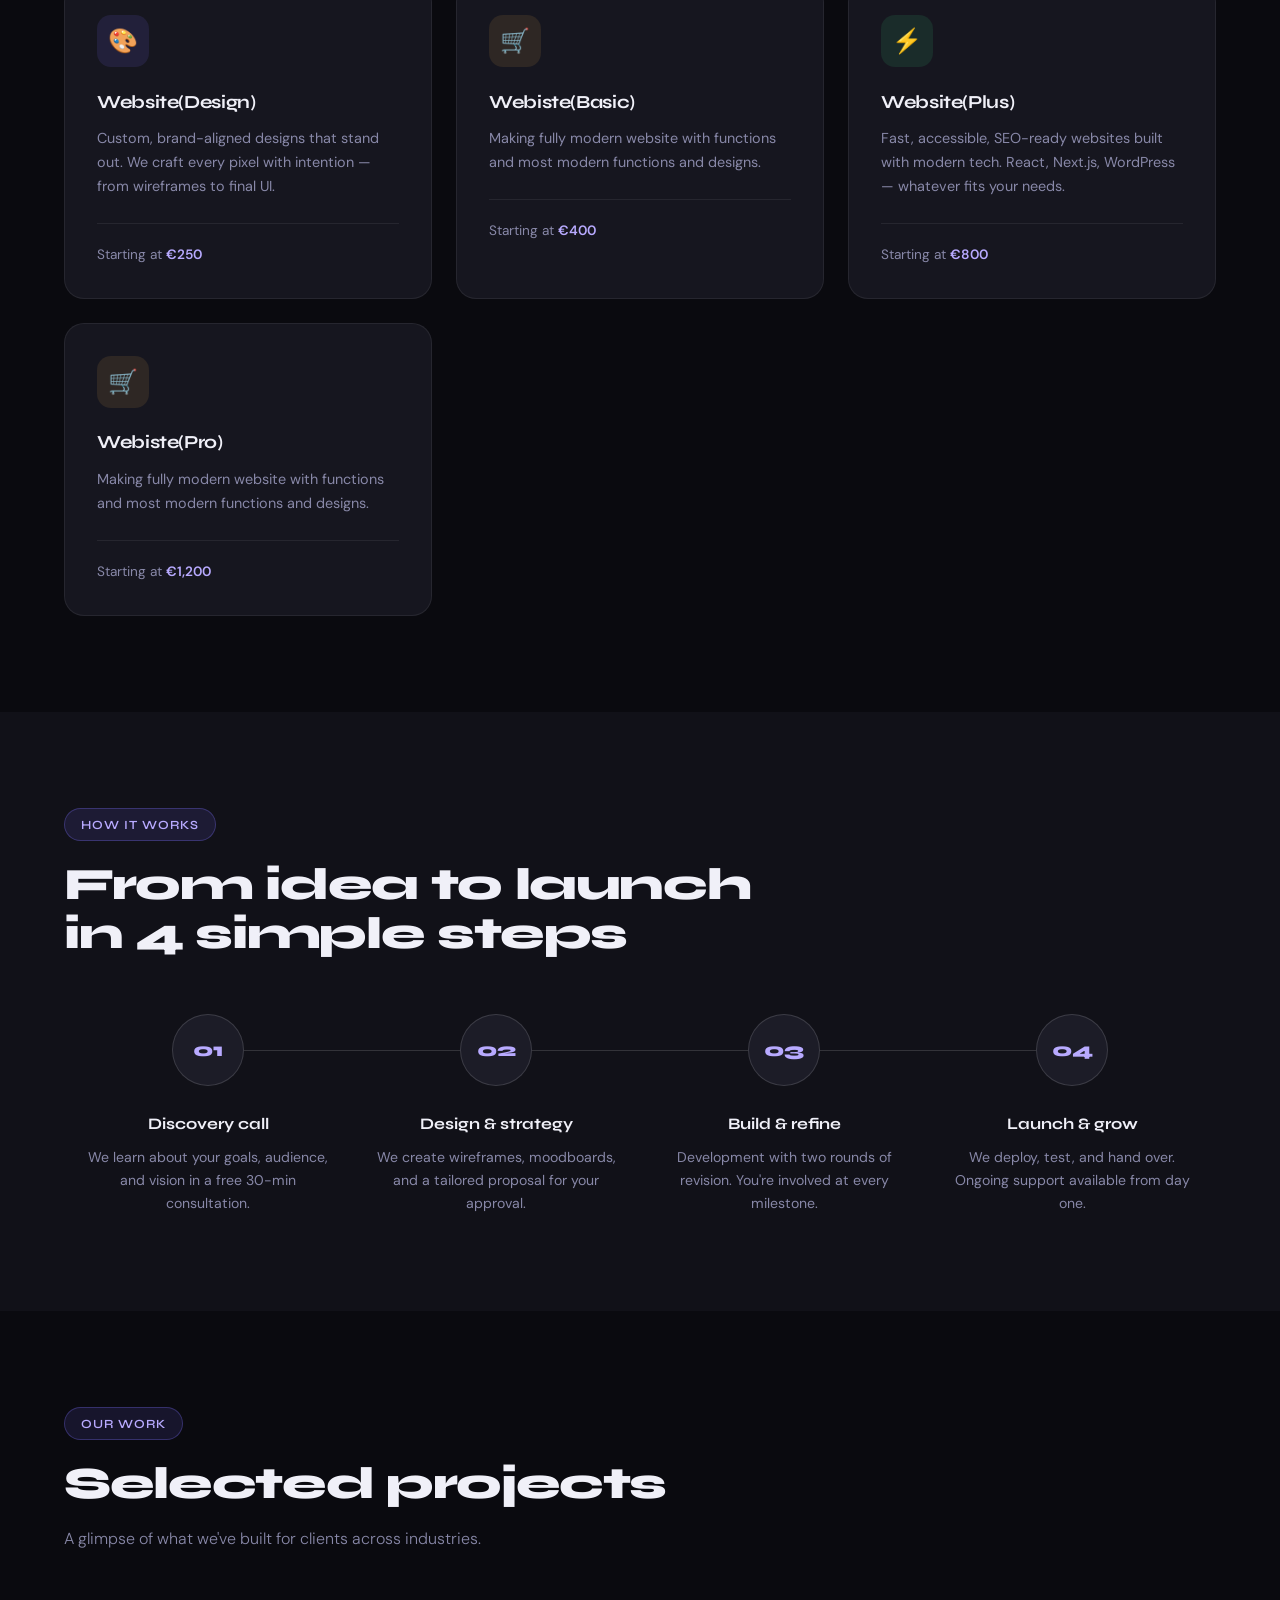
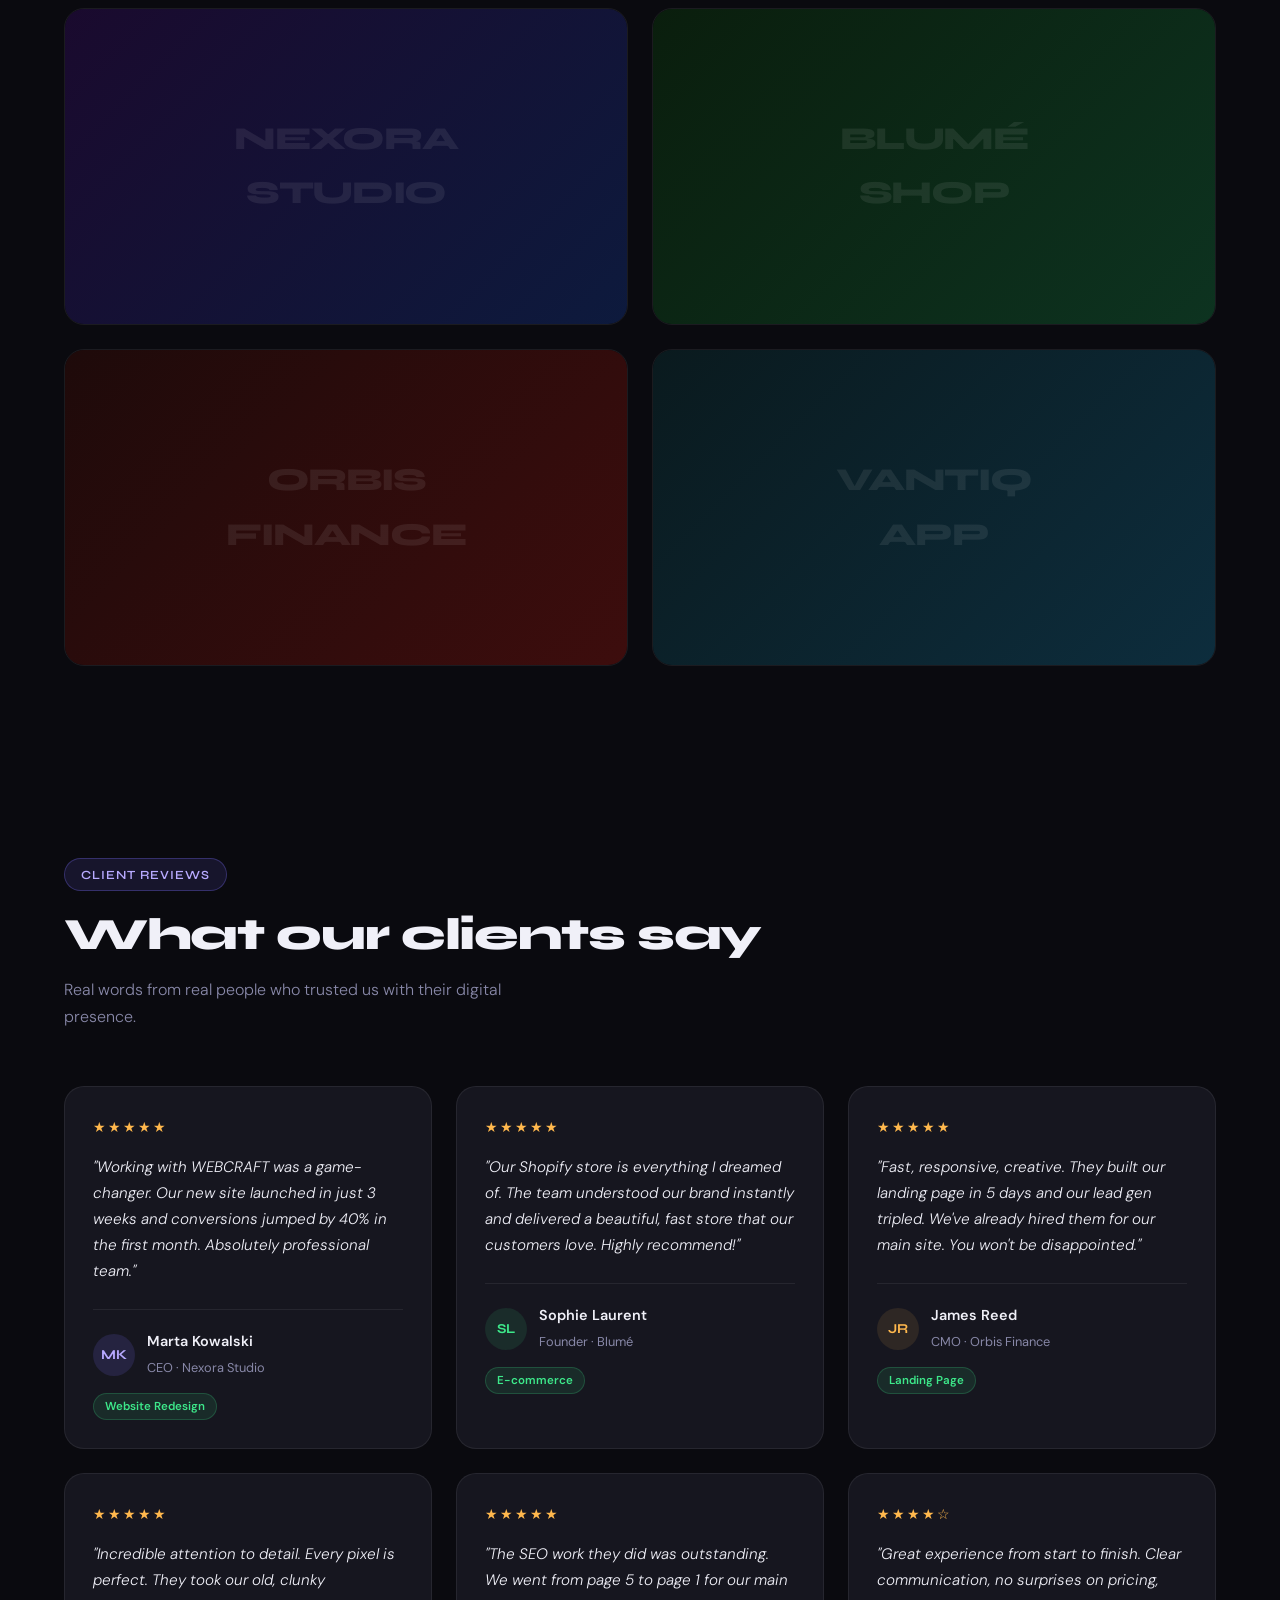
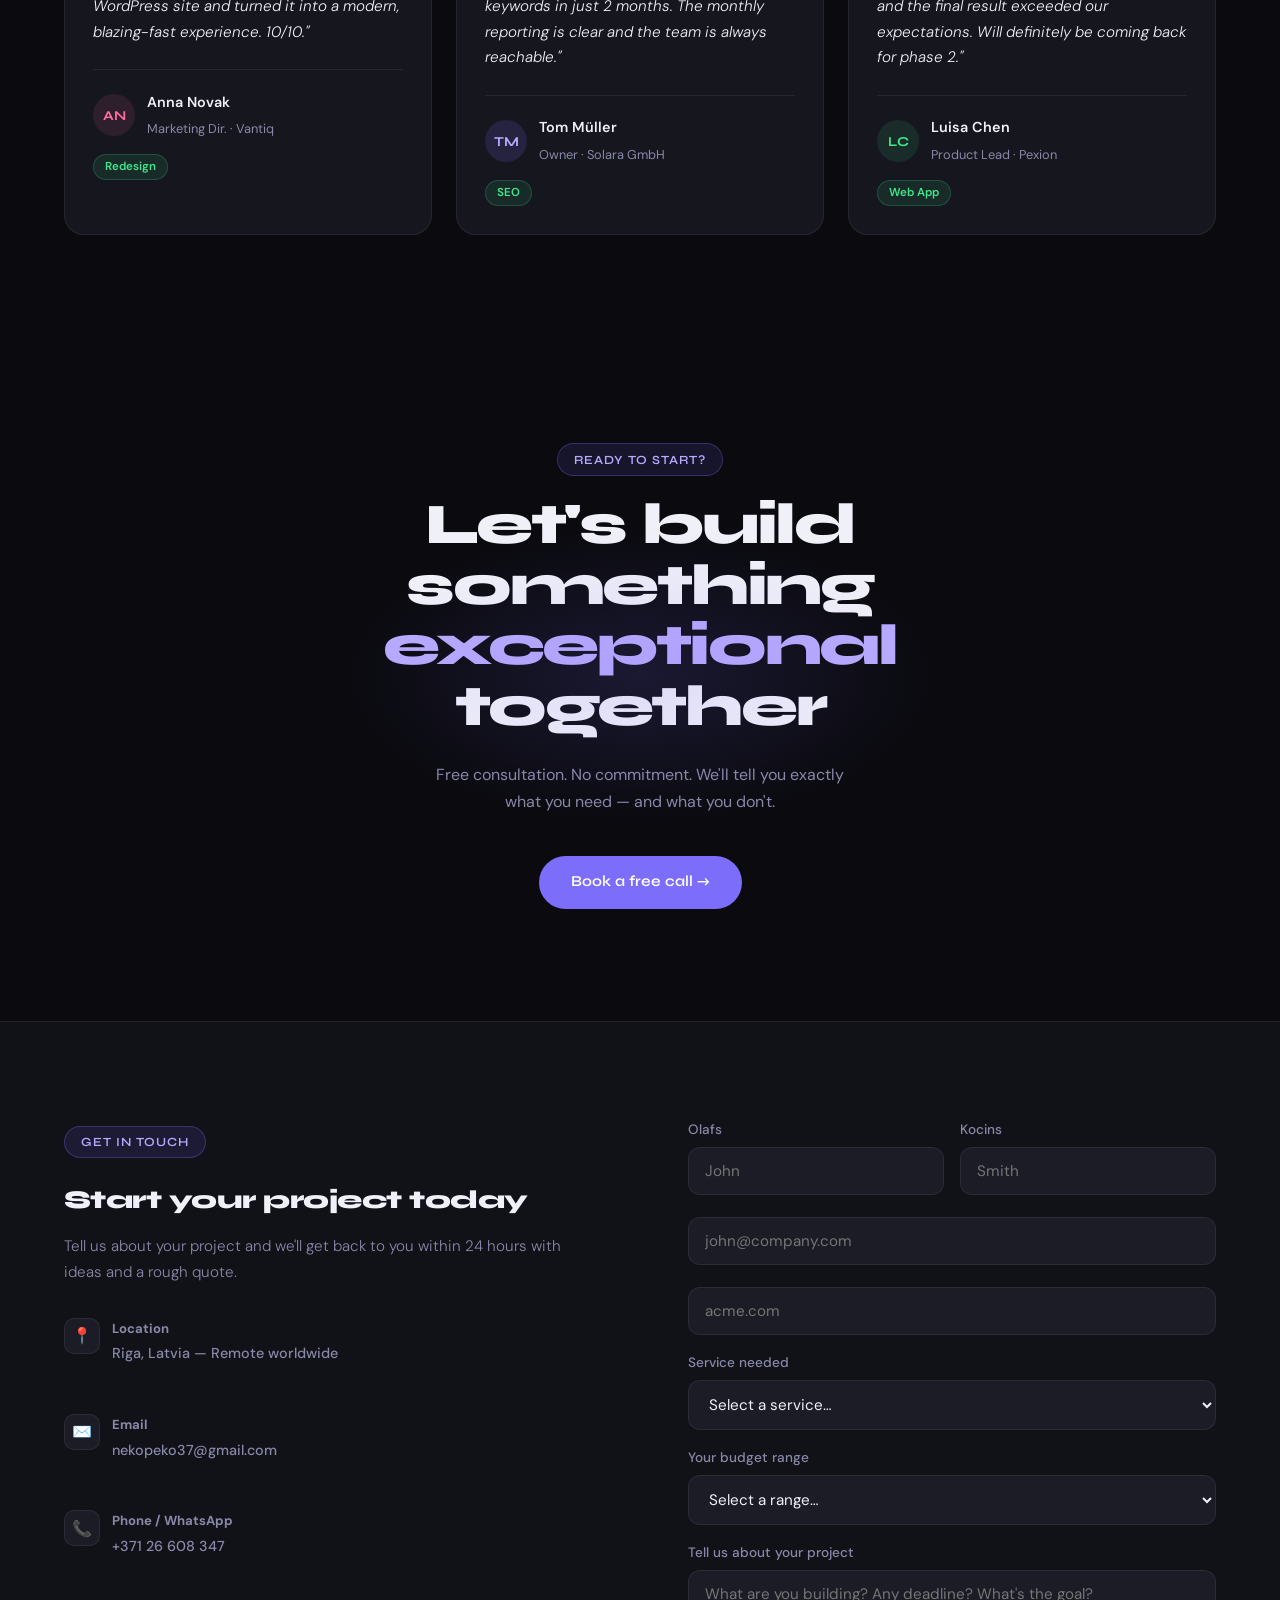
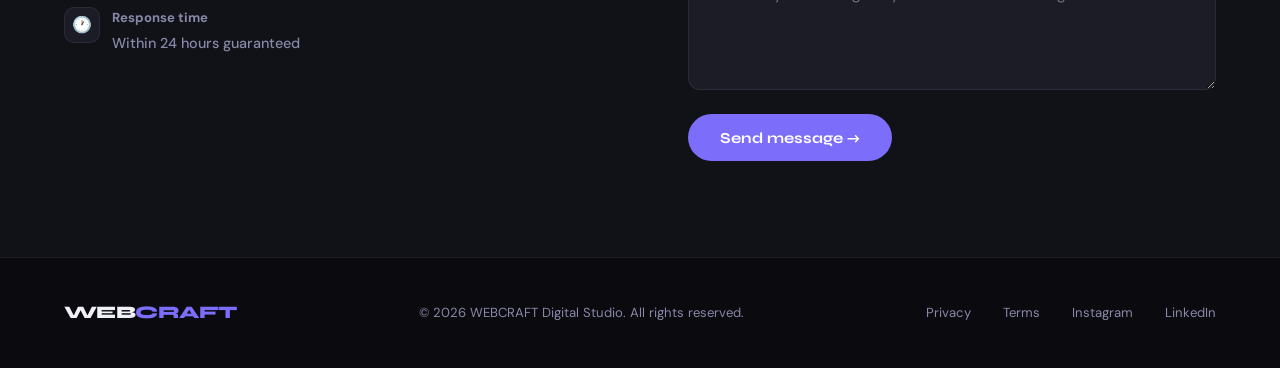
==== commit d19287ff: "Update index.html" ====
--- a/index.html
+++ b/index.html
@@ -11,7 +11,7 @@
 
 <!-- NAV -->
 <nav>
-  <a href="#" class="logo">WEB<span>CRAFT</span></a>
+  <a href="#" class="logo">WEB<span>CRAFTS</span></a>
   <ul class="nav-links">
     <li><a href="#services">Services</a></li>
     <li><a href="#work">Work</a></li>
@@ -92,7 +92,6 @@
       <p>Making fully modern website with functions and most modern functions and designs.</p>
       <div class="service-price">Starting at <strong>€1,200</strong></div>
     </div>
-  </div>
 </section>
 
 <!-- PROCESS -->
